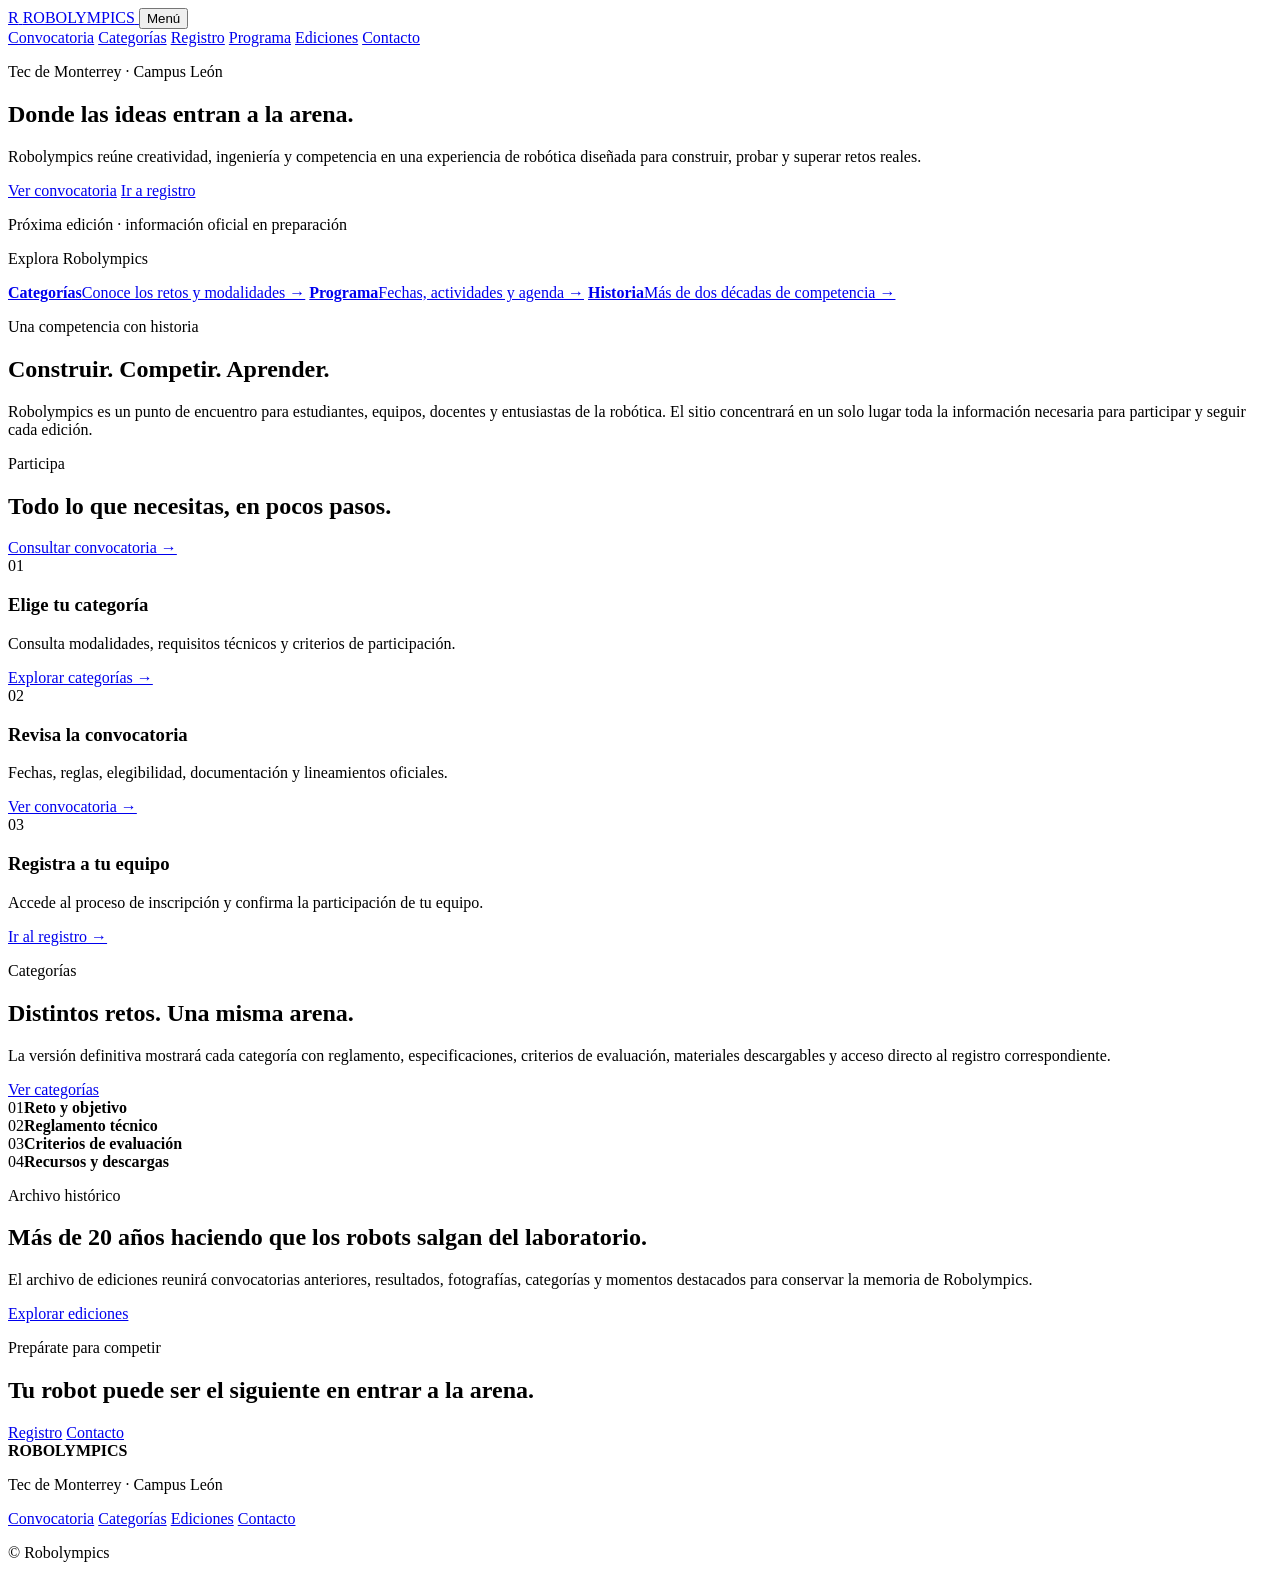
==== index.html @ 01fdb5bc "feat: add initial Robolympics homepage" ====
<!doctype html>
<html lang="es">
<head>
  <meta charset="utf-8">
  <meta name="viewport" content="width=device-width, initial-scale=1">
  <meta name="description" content="Sitio oficial de Robolympics, competencia de robótica del Tec de Monterrey Campus León.">
  <title>Robolympics | Tec de Monterrey Campus León</title>
  <link rel="stylesheet" href="assets/css/styles.css">
</head>
<body>
  <header class="site-header">
    <div class="container nav-wrap">
      <a class="brand" href="index.html" aria-label="Robolympics inicio">
        <span class="brand-mark">R</span>
        <span>ROBOLYMPICS</span>
      </a>
      <button class="menu-toggle" type="button" aria-expanded="false" aria-controls="main-nav">Menú</button>
      <nav id="main-nav" class="main-nav" aria-label="Navegación principal">
        <a href="pages/convocatoria.html">Convocatoria</a>
        <a href="pages/categorias.html">Categorías</a>
        <a href="pages/registro.html">Registro</a>
        <a href="pages/programa.html">Programa</a>
        <a href="pages/ediciones.html">Ediciones</a>
        <a href="pages/contacto.html">Contacto</a>
      </nav>
    </div>
  </header>

  <main>
    <section class="hero">
      <div class="container hero-grid">
        <div class="hero-copy">
          <p class="eyebrow">Tec de Monterrey · Campus León</p>
          <h1>Donde las ideas <span>entran a la arena.</span></h1>
          <p class="hero-lead">Robolympics reúne creatividad, ingeniería y competencia en una experiencia de robótica diseñada para construir, probar y superar retos reales.</p>
          <div class="hero-actions">
            <a class="btn btn-primary" href="pages/convocatoria.html">Ver convocatoria</a>
            <a class="btn btn-secondary" href="pages/registro.html">Ir a registro</a>
          </div>
          <p class="status-pill">Próxima edición · información oficial en preparación</p>
        </div>
        <aside class="hero-panel" aria-label="Accesos rápidos">
          <p class="panel-kicker">Explora Robolympics</p>
          <a href="pages/categorias.html"><strong>Categorías</strong><span>Conoce los retos y modalidades →</span></a>
          <a href="pages/programa.html"><strong>Programa</strong><span>Fechas, actividades y agenda →</span></a>
          <a href="pages/ediciones.html"><strong>Historia</strong><span>Más de dos décadas de competencia →</span></a>
        </aside>
      </div>
    </section>

    <section class="section section-intro">
      <div class="container narrow">
        <p class="eyebrow">Una competencia con historia</p>
        <h2>Construir. Competir. Aprender.</h2>
        <p>Robolympics es un punto de encuentro para estudiantes, equipos, docentes y entusiastas de la robótica. El sitio concentrará en un solo lugar toda la información necesaria para participar y seguir cada edición.</p>
      </div>
    </section>

    <section class="section section-alt" id="participa">
      <div class="container">
        <div class="section-heading">
          <div>
            <p class="eyebrow">Participa</p>
            <h2>Todo lo que necesitas, en pocos pasos.</h2>
          </div>
          <a class="text-link" href="pages/convocatoria.html">Consultar convocatoria →</a>
        </div>
        <div class="card-grid three">
          <article class="card">
            <span class="card-number">01</span>
            <h3>Elige tu categoría</h3>
            <p>Consulta modalidades, requisitos técnicos y criterios de participación.</p>
            <a href="pages/categorias.html">Explorar categorías →</a>
          </article>
          <article class="card">
            <span class="card-number">02</span>
            <h3>Revisa la convocatoria</h3>
            <p>Fechas, reglas, elegibilidad, documentación y lineamientos oficiales.</p>
            <a href="pages/convocatoria.html">Ver convocatoria →</a>
          </article>
          <article class="card">
            <span class="card-number">03</span>
            <h3>Registra a tu equipo</h3>
            <p>Accede al proceso de inscripción y confirma la participación de tu equipo.</p>
            <a href="pages/registro.html">Ir al registro →</a>
          </article>
        </div>
      </div>
    </section>

    <section class="section">
      <div class="container split">
        <div>
          <p class="eyebrow">Categorías</p>
          <h2>Distintos retos. Una misma arena.</h2>
          <p class="muted">La versión definitiva mostrará cada categoría con reglamento, especificaciones, criterios de evaluación, materiales descargables y acceso directo al registro correspondiente.</p>
          <a class="btn btn-dark" href="pages/categorias.html">Ver categorías</a>
        </div>
        <div class="category-stack" aria-label="Ejemplos de contenido de categorías">
          <div><span>01</span><strong>Reto y objetivo</strong></div>
          <div><span>02</span><strong>Reglamento técnico</strong></div>
          <div><span>03</span><strong>Criterios de evaluación</strong></div>
          <div><span>04</span><strong>Recursos y descargas</strong></div>
        </div>
      </div>
    </section>

    <section class="section history-band">
      <div class="container history-grid">
        <div>
          <p class="eyebrow light">Archivo histórico</p>
          <h2>Más de 20 años haciendo que los robots salgan del laboratorio.</h2>
        </div>
        <div>
          <p>El archivo de ediciones reunirá convocatorias anteriores, resultados, fotografías, categorías y momentos destacados para conservar la memoria de Robolympics.</p>
          <a class="btn btn-light" href="pages/ediciones.html">Explorar ediciones</a>
        </div>
      </div>
    </section>

    <section class="section cta-section">
      <div class="container cta-box">
        <div>
          <p class="eyebrow">Prepárate para competir</p>
          <h2>Tu robot puede ser el siguiente en entrar a la arena.</h2>
        </div>
        <div class="cta-actions">
          <a class="btn btn-primary" href="pages/registro.html">Registro</a>
          <a class="btn btn-secondary" href="pages/contacto.html">Contacto</a>
        </div>
      </div>
    </section>
  </main>

  <footer class="site-footer">
    <div class="container footer-grid">
      <div>
        <strong>ROBOLYMPICS</strong>
        <p>Tec de Monterrey · Campus León</p>
      </div>
      <div class="footer-links">
        <a href="pages/convocatoria.html">Convocatoria</a>
        <a href="pages/categorias.html">Categorías</a>
        <a href="pages/ediciones.html">Ediciones</a>
        <a href="pages/contacto.html">Contacto</a>
      </div>
      <p class="copyright">© <span id="year"></span> Robolympics</p>
    </div>
  </footer>

  <script src="assets/js/main.js"></script>
</body>
</html>
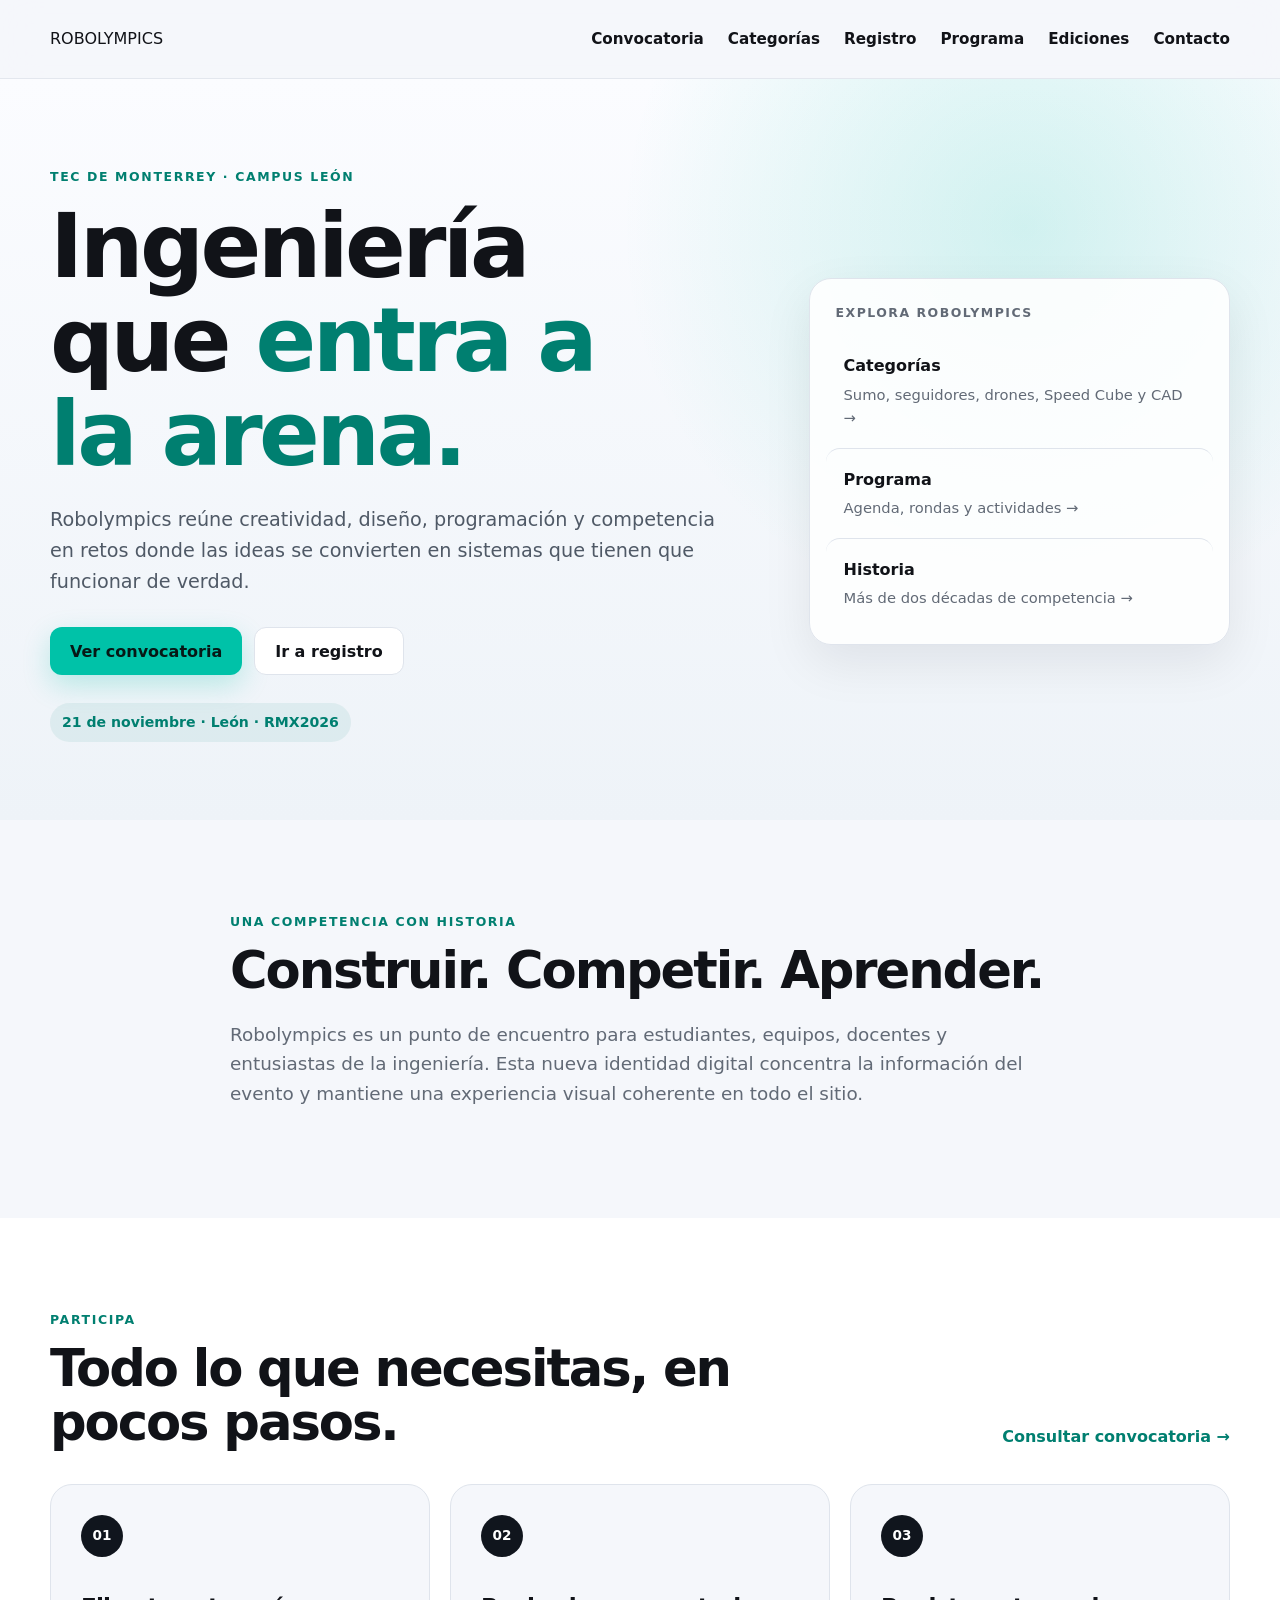
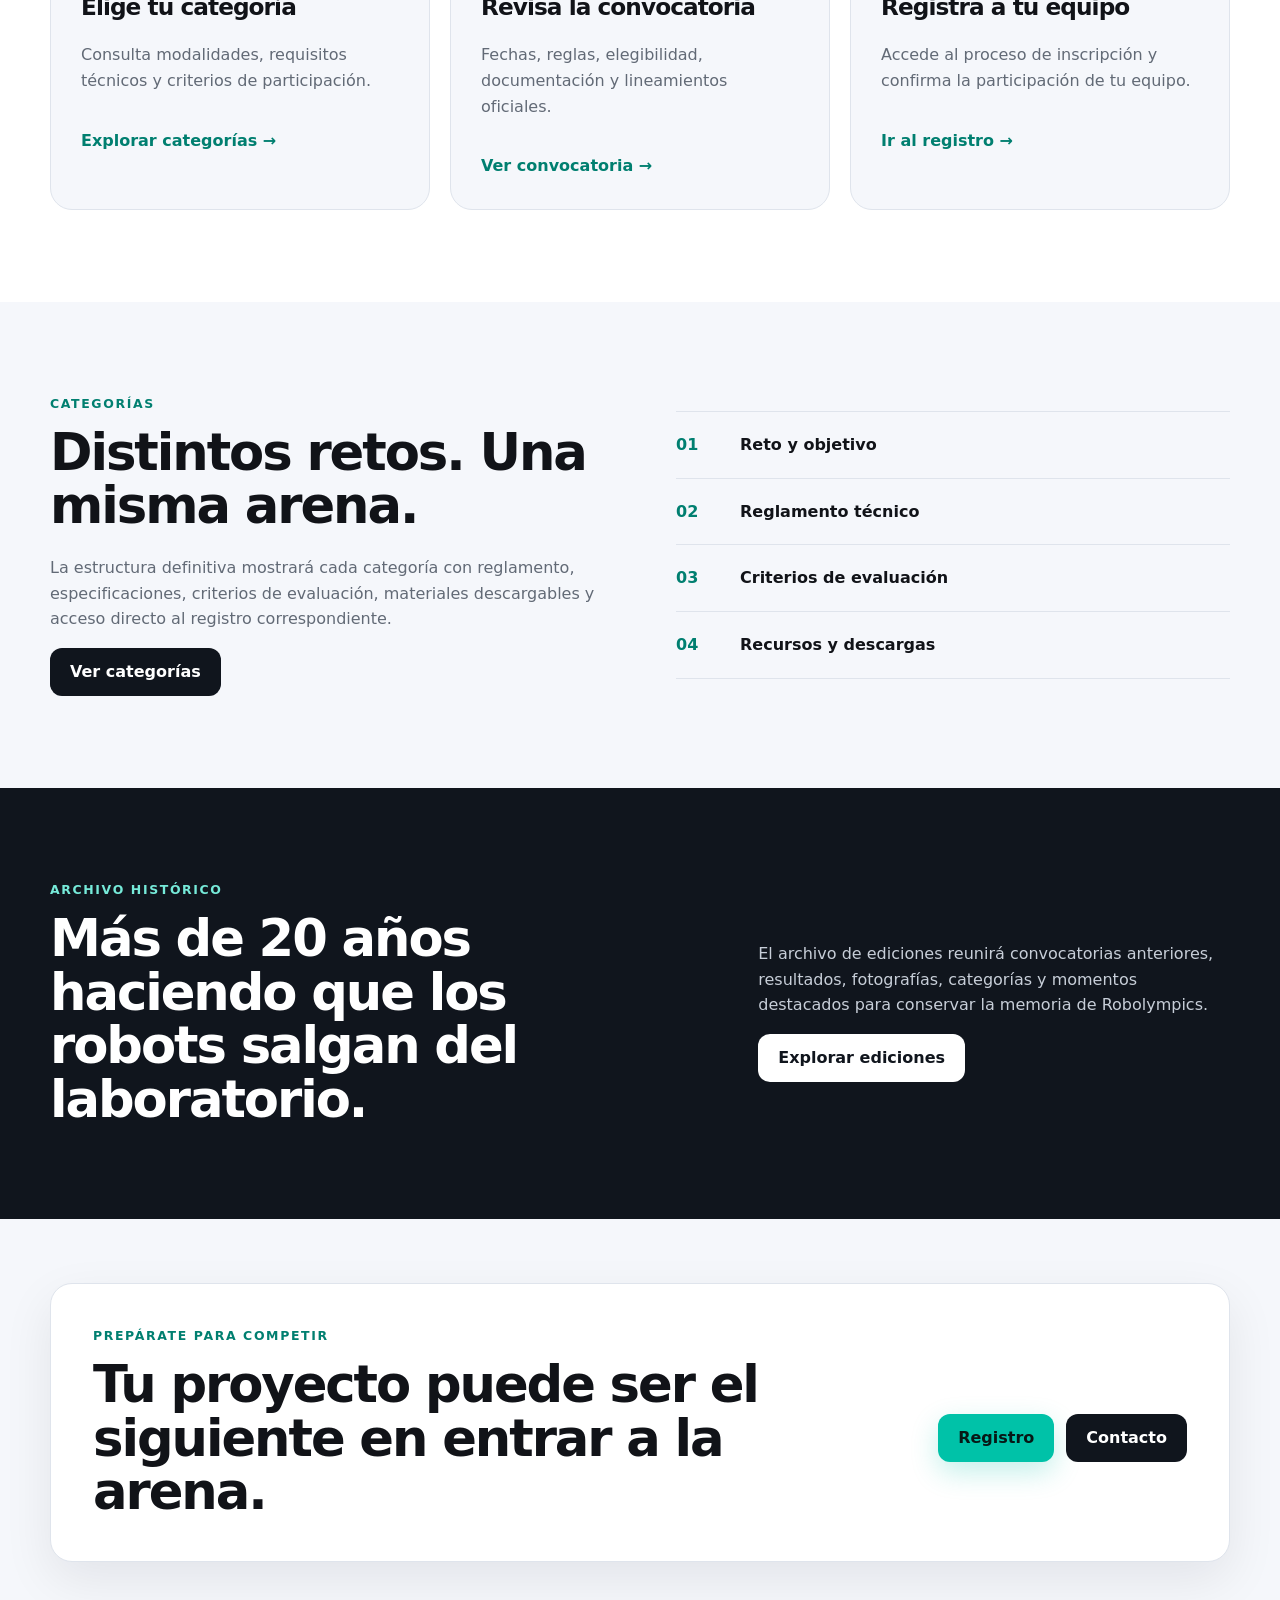
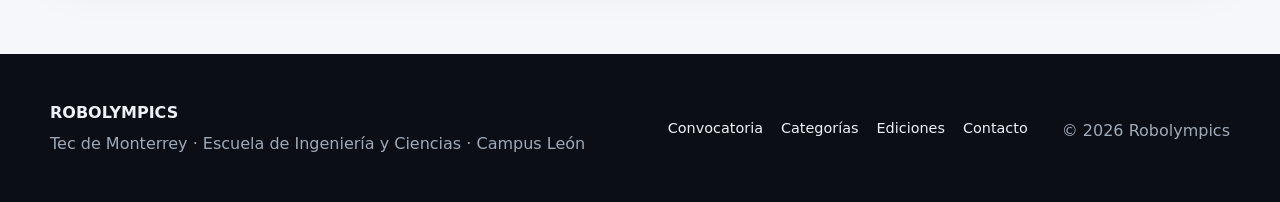
==== commit 98b34e8c: "Rediseña portada con identidad RMX2026" ====
--- a/index.html
+++ b/index.html
@@ -8,146 +8,41 @@
   <link rel="stylesheet" href="assets/css/styles.css">
 </head>
 <body>
+  <div class="event-banner" role="img" aria-label="Robolympics · Tec de Monterrey Escuela de Ingeniería y Ciencias · 21 de noviembre · León"><div class="event-banner-inner"><a class="event-banner-link" href="index.html" aria-label="Robolympics inicio"></a></div></div>
   <header class="site-header">
     <div class="container nav-wrap">
-      <a class="brand" href="index.html" aria-label="Robolympics inicio">
-        <span class="brand-mark">R</span>
-        <span>ROBOLYMPICS</span>
-      </a>
+      <a class="nav-home" href="index.html">ROBOLYMPICS</a>
       <button class="menu-toggle" type="button" aria-expanded="false" aria-controls="main-nav">Menú</button>
       <nav id="main-nav" class="main-nav" aria-label="Navegación principal">
-        <a href="pages/convocatoria.html">Convocatoria</a>
-        <a href="pages/categorias.html">Categorías</a>
-        <a href="pages/registro.html">Registro</a>
-        <a href="pages/programa.html">Programa</a>
-        <a href="pages/ediciones.html">Ediciones</a>
-        <a href="pages/contacto.html">Contacto</a>
+        <a href="pages/convocatoria.html">Convocatoria</a><a href="pages/categorias.html">Categorías</a><a href="pages/registro.html">Registro</a><a href="pages/programa.html">Programa</a><a href="pages/ediciones.html">Ediciones</a><a href="pages/contacto.html">Contacto</a>
       </nav>
     </div>
   </header>
-
   <main>
     <section class="hero">
       <div class="container hero-grid">
         <div class="hero-copy">
           <p class="eyebrow">Tec de Monterrey · Campus León</p>
-          <h1>Donde las ideas <span>entran a la arena.</span></h1>
-          <p class="hero-lead">Robolympics reúne creatividad, ingeniería y competencia en una experiencia de robótica diseñada para construir, probar y superar retos reales.</p>
-          <div class="hero-actions">
-            <a class="btn btn-primary" href="pages/convocatoria.html">Ver convocatoria</a>
-            <a class="btn btn-secondary" href="pages/registro.html">Ir a registro</a>
-          </div>
-          <p class="status-pill">Próxima edición · información oficial en preparación</p>
+          <h1>Ingeniería que <span>entra a la arena.</span></h1>
+          <p class="hero-lead">Robolympics reúne creatividad, diseño, programación y competencia en retos donde las ideas se convierten en sistemas que tienen que funcionar de verdad.</p>
+          <div class="hero-actions"><a class="btn btn-primary" href="pages/convocatoria.html">Ver convocatoria</a><a class="btn btn-secondary" href="pages/registro.html">Ir a registro</a></div>
+          <p class="status-pill">21 de noviembre · León · RMX2026</p>
         </div>
         <aside class="hero-panel" aria-label="Accesos rápidos">
           <p class="panel-kicker">Explora Robolympics</p>
-          <a href="pages/categorias.html"><strong>Categorías</strong><span>Conoce los retos y modalidades →</span></a>
-          <a href="pages/programa.html"><strong>Programa</strong><span>Fechas, actividades y agenda →</span></a>
+          <a href="pages/categorias.html"><strong>Categorías</strong><span>Sumo, seguidores, drones, Speed Cube y CAD →</span></a>
+          <a href="pages/programa.html"><strong>Programa</strong><span>Agenda, rondas y actividades →</span></a>
           <a href="pages/ediciones.html"><strong>Historia</strong><span>Más de dos décadas de competencia →</span></a>
         </aside>
       </div>
     </section>
-
-    <section class="section section-intro">
-      <div class="container narrow">
-        <p class="eyebrow">Una competencia con historia</p>
-        <h2>Construir. Competir. Aprender.</h2>
-        <p>Robolympics es un punto de encuentro para estudiantes, equipos, docentes y entusiastas de la robótica. El sitio concentrará en un solo lugar toda la información necesaria para participar y seguir cada edición.</p>
-      </div>
-    </section>
-
-    <section class="section section-alt" id="participa">
-      <div class="container">
-        <div class="section-heading">
-          <div>
-            <p class="eyebrow">Participa</p>
-            <h2>Todo lo que necesitas, en pocos pasos.</h2>
-          </div>
-          <a class="text-link" href="pages/convocatoria.html">Consultar convocatoria →</a>
-        </div>
-        <div class="card-grid three">
-          <article class="card">
-            <span class="card-number">01</span>
-            <h3>Elige tu categoría</h3>
-            <p>Consulta modalidades, requisitos técnicos y criterios de participación.</p>
-            <a href="pages/categorias.html">Explorar categorías →</a>
-          </article>
-          <article class="card">
-            <span class="card-number">02</span>
-            <h3>Revisa la convocatoria</h3>
-            <p>Fechas, reglas, elegibilidad, documentación y lineamientos oficiales.</p>
-            <a href="pages/convocatoria.html">Ver convocatoria →</a>
-          </article>
-          <article class="card">
-            <span class="card-number">03</span>
-            <h3>Registra a tu equipo</h3>
-            <p>Accede al proceso de inscripción y confirma la participación de tu equipo.</p>
-            <a href="pages/registro.html">Ir al registro →</a>
-          </article>
-        </div>
-      </div>
-    </section>
-
-    <section class="section">
-      <div class="container split">
-        <div>
-          <p class="eyebrow">Categorías</p>
-          <h2>Distintos retos. Una misma arena.</h2>
-          <p class="muted">La versión definitiva mostrará cada categoría con reglamento, especificaciones, criterios de evaluación, materiales descargables y acceso directo al registro correspondiente.</p>
-          <a class="btn btn-dark" href="pages/categorias.html">Ver categorías</a>
-        </div>
-        <div class="category-stack" aria-label="Ejemplos de contenido de categorías">
-          <div><span>01</span><strong>Reto y objetivo</strong></div>
-          <div><span>02</span><strong>Reglamento técnico</strong></div>
-          <div><span>03</span><strong>Criterios de evaluación</strong></div>
-          <div><span>04</span><strong>Recursos y descargas</strong></div>
-        </div>
-      </div>
-    </section>
-
-    <section class="section history-band">
-      <div class="container history-grid">
-        <div>
-          <p class="eyebrow light">Archivo histórico</p>
-          <h2>Más de 20 años haciendo que los robots salgan del laboratorio.</h2>
-        </div>
-        <div>
-          <p>El archivo de ediciones reunirá convocatorias anteriores, resultados, fotografías, categorías y momentos destacados para conservar la memoria de Robolympics.</p>
-          <a class="btn btn-light" href="pages/ediciones.html">Explorar ediciones</a>
-        </div>
-      </div>
-    </section>
-
-    <section class="section cta-section">
-      <div class="container cta-box">
-        <div>
-          <p class="eyebrow">Prepárate para competir</p>
-          <h2>Tu robot puede ser el siguiente en entrar a la arena.</h2>
-        </div>
-        <div class="cta-actions">
-          <a class="btn btn-primary" href="pages/registro.html">Registro</a>
-          <a class="btn btn-secondary" href="pages/contacto.html">Contacto</a>
-        </div>
-      </div>
-    </section>
+    <section class="section section-intro"><div class="container narrow"><p class="eyebrow">Una competencia con historia</p><h2>Construir. Competir. Aprender.</h2><p>Robolympics es un punto de encuentro para estudiantes, equipos, docentes y entusiastas de la ingeniería. Esta nueva identidad digital concentra la información del evento y mantiene una experiencia visual coherente en todo el sitio.</p></div></section>
+    <section class="section section-alt" id="participa"><div class="container"><div class="section-heading"><div><p class="eyebrow">Participa</p><h2>Todo lo que necesitas, en pocos pasos.</h2></div><a class="text-link" href="pages/convocatoria.html">Consultar convocatoria →</a></div><div class="card-grid three"><article class="card"><span class="card-number">01</span><h3>Elige tu categoría</h3><p>Consulta modalidades, requisitos técnicos y criterios de participación.</p><a href="pages/categorias.html">Explorar categorías →</a></article><article class="card"><span class="card-number">02</span><h3>Revisa la convocatoria</h3><p>Fechas, reglas, elegibilidad, documentación y lineamientos oficiales.</p><a href="pages/convocatoria.html">Ver convocatoria →</a></article><article class="card"><span class="card-number">03</span><h3>Registra a tu equipo</h3><p>Accede al proceso de inscripción y confirma la participación de tu equipo.</p><a href="pages/registro.html">Ir al registro →</a></article></div></div></section>
+    <section class="section"><div class="container split"><div><p class="eyebrow">Categorías</p><h2>Distintos retos. Una misma arena.</h2><p class="muted">La estructura definitiva mostrará cada categoría con reglamento, especificaciones, criterios de evaluación, materiales descargables y acceso directo al registro correspondiente.</p><a class="btn btn-dark" href="pages/categorias.html">Ver categorías</a></div><div class="category-stack"><div><span>01</span><strong>Reto y objetivo</strong></div><div><span>02</span><strong>Reglamento técnico</strong></div><div><span>03</span><strong>Criterios de evaluación</strong></div><div><span>04</span><strong>Recursos y descargas</strong></div></div></div></section>
+    <section class="section history-band"><div class="container history-grid"><div><p class="eyebrow light">Archivo histórico</p><h2>Más de 20 años haciendo que los robots salgan del laboratorio.</h2></div><div><p>El archivo de ediciones reunirá convocatorias anteriores, resultados, fotografías, categorías y momentos destacados para conservar la memoria de Robolympics.</p><a class="btn btn-light" href="pages/ediciones.html">Explorar ediciones</a></div></div></section>
+    <section class="section cta-section"><div class="container cta-box"><div><p class="eyebrow">Prepárate para competir</p><h2>Tu proyecto puede ser el siguiente en entrar a la arena.</h2></div><div class="cta-actions"><a class="btn btn-primary" href="pages/registro.html">Registro</a><a class="btn btn-dark" href="pages/contacto.html">Contacto</a></div></div></section>
   </main>
-
-  <footer class="site-footer">
-    <div class="container footer-grid">
-      <div>
-        <strong>ROBOLYMPICS</strong>
-        <p>Tec de Monterrey · Campus León</p>
-      </div>
-      <div class="footer-links">
-        <a href="pages/convocatoria.html">Convocatoria</a>
-        <a href="pages/categorias.html">Categorías</a>
-        <a href="pages/ediciones.html">Ediciones</a>
-        <a href="pages/contacto.html">Contacto</a>
-      </div>
-      <p class="copyright">© <span id="year"></span> Robolympics</p>
-    </div>
-  </footer>
-
+  <footer class="site-footer"><div class="container footer-grid"><div><strong>ROBOLYMPICS</strong><p>Tec de Monterrey · Escuela de Ingeniería y Ciencias · Campus León</p></div><div class="footer-links"><a href="pages/convocatoria.html">Convocatoria</a><a href="pages/categorias.html">Categorías</a><a href="pages/ediciones.html">Ediciones</a><a href="pages/contacto.html">Contacto</a></div><p class="copyright">© <span id="year"></span> Robolympics</p></div></footer>
   <script src="assets/js/main.js"></script>
 </body>
 </html>
--- a/assets/css/styles.css
+++ b/assets/css/styles.css
@@ -0,0 +1,131 @@
+:root {
+  --bg: #f5f7fb;
+  --surface: #ffffff;
+  --ink: #111318;
+  --muted: #626a76;
+  --line: #dfe4ec;
+  --accent: #00c2a8;
+  --accent-dark: #007f70;
+  --dark: #10151d;
+  --max: 1180px;
+  --radius: 22px;
+  --shadow: 0 18px 50px rgba(17, 19, 24, .08);
+}
+
+* { box-sizing: border-box; }
+html { scroll-behavior: smooth; }
+body {
+  margin: 0;
+  font-family: Inter, ui-sans-serif, system-ui, -apple-system, BlinkMacSystemFont, "Segoe UI", sans-serif;
+  color: var(--ink);
+  background: var(--bg);
+  line-height: 1.6;
+}
+a { color: inherit; text-decoration: none; }
+a:focus-visible, button:focus-visible { outline: 3px solid var(--accent); outline-offset: 3px; }
+.container { width: min(calc(100% - 40px), var(--max)); margin: 0 auto; }
+.narrow { max-width: 820px; }
+
+.site-header {
+  position: sticky;
+  top: 0;
+  z-index: 20;
+  background: rgba(245, 247, 251, .9);
+  backdrop-filter: blur(18px);
+  border-bottom: 1px solid rgba(223, 228, 236, .8);
+}
+.nav-wrap { min-height: 78px; display: flex; align-items: center; justify-content: space-between; gap: 24px; }
+.brand { display: inline-flex; align-items: center; gap: 10px; font-weight: 900; letter-spacing: .08em; }
+.brand-mark { width: 38px; height: 38px; display: grid; place-items: center; border-radius: 11px; background: var(--dark); color: white; }
+.main-nav { display: flex; gap: 24px; align-items: center; font-size: .95rem; font-weight: 700; }
+.main-nav a:hover { color: var(--accent-dark); }
+.menu-toggle { display: none; border: 1px solid var(--line); background: white; padding: 10px 14px; border-radius: 10px; font: inherit; }
+
+.hero { padding: 88px 0 64px; background: radial-gradient(circle at 80% 20%, rgba(0,194,168,.16), transparent 34%), linear-gradient(180deg, #fbfcff 0%, #eef3f8 100%); }
+.hero-grid { display: grid; grid-template-columns: 1.25fr .75fr; gap: 56px; align-items: center; }
+.eyebrow { margin: 0 0 12px; text-transform: uppercase; letter-spacing: .13em; font-size: .78rem; font-weight: 900; color: var(--accent-dark); }
+.eyebrow.light { color: #76ead9; }
+h1, h2, h3 { margin-top: 0; line-height: 1.05; letter-spacing: -.04em; }
+h1 { font-size: clamp(3.2rem, 7vw, 6.5rem); margin-bottom: 24px; max-width: 9ch; }
+h1 span { color: var(--accent-dark); }
+h2 { font-size: clamp(2.1rem, 4vw, 4rem); margin-bottom: 22px; }
+h3 { font-size: 1.45rem; }
+.hero-lead { max-width: 680px; font-size: 1.2rem; color: #4f5966; }
+.hero-actions, .cta-actions { display: flex; flex-wrap: wrap; gap: 12px; margin-top: 30px; }
+.btn { display: inline-flex; align-items: center; justify-content: center; min-height: 48px; padding: 0 20px; border-radius: 12px; font-weight: 800; transition: transform .2s ease, box-shadow .2s ease; }
+.btn:hover { transform: translateY(-2px); }
+.btn-primary { background: var(--accent); color: #071816; box-shadow: 0 10px 28px rgba(0,194,168,.24); }
+.btn-secondary { background: white; border: 1px solid var(--line); }
+.btn-dark { background: var(--dark); color: white; }
+.btn-light { background: white; color: var(--dark); }
+.status-pill { display: inline-block; margin-top: 28px; padding: 8px 12px; border-radius: 999px; background: rgba(0,127,112,.08); color: var(--accent-dark); font-size: .88rem; font-weight: 800; }
+
+.hero-panel { background: rgba(255,255,255,.88); border: 1px solid var(--line); border-radius: var(--radius); padding: 16px; box-shadow: var(--shadow); }
+.panel-kicker { padding: 8px 10px 12px; margin: 0; color: var(--muted); font-size: .78rem; text-transform: uppercase; letter-spacing: .12em; font-weight: 900; }
+.hero-panel a { display: block; padding: 18px; border-radius: 14px; }
+.hero-panel a + a { border-top: 1px solid var(--line); }
+.hero-panel a:hover { background: #f4f8f8; }
+.hero-panel strong, .hero-panel span { display: block; }
+.hero-panel span { color: var(--muted); margin-top: 4px; font-size: .92rem; }
+
+.section { padding: 92px 0; }
+.section-alt { background: white; }
+.section-intro p:last-child { font-size: 1.15rem; color: var(--muted); }
+.section-heading { display: flex; justify-content: space-between; align-items: end; gap: 24px; margin-bottom: 34px; }
+.section-heading h2 { margin-bottom: 0; max-width: 760px; }
+.text-link { font-weight: 900; color: var(--accent-dark); white-space: nowrap; }
+.card-grid { display: grid; gap: 20px; }
+.card-grid.three { grid-template-columns: repeat(3, 1fr); }
+.card { background: var(--bg); border: 1px solid var(--line); border-radius: var(--radius); padding: 30px; }
+.card-number { display: inline-grid; place-items: center; width: 42px; height: 42px; margin-bottom: 38px; border-radius: 999px; background: var(--dark); color: white; font-size: .85rem; font-weight: 900; }
+.card p { color: var(--muted); }
+.card a { display: inline-block; margin-top: 18px; font-weight: 900; color: var(--accent-dark); }
+.split { display: grid; grid-template-columns: 1fr 1fr; gap: 72px; align-items: center; }
+.muted { color: var(--muted); }
+.category-stack { border-top: 1px solid var(--line); }
+.category-stack div { display: grid; grid-template-columns: 52px 1fr; gap: 12px; padding: 20px 0; border-bottom: 1px solid var(--line); align-items: center; }
+.category-stack span { color: var(--accent-dark); font-weight: 900; }
+
+.history-band { background: var(--dark); color: white; }
+.history-grid { display: grid; grid-template-columns: 1.15fr .85fr; gap: 70px; align-items: center; }
+.history-grid p { color: #c7ced8; }
+.history-grid h2 { margin-bottom: 0; }
+.cta-section { padding-top: 64px; }
+.cta-box { display: flex; justify-content: space-between; align-items: center; gap: 40px; padding: 42px; border: 1px solid var(--line); background: white; border-radius: var(--radius); box-shadow: var(--shadow); }
+.cta-box h2 { margin-bottom: 0; max-width: 720px; }
+
+.page-hero { padding: 74px 0 46px; background: linear-gradient(180deg, #fbfcff 0%, #eef3f8 100%); border-bottom: 1px solid var(--line); }
+.page-hero h1 { max-width: 12ch; font-size: clamp(2.8rem, 6vw, 5.4rem); }
+.page-hero p { max-width: 760px; color: var(--muted); font-size: 1.12rem; }
+.content-grid { display: grid; grid-template-columns: 280px 1fr; gap: 54px; align-items: start; }
+.side-note { position: sticky; top: 110px; background: white; border: 1px solid var(--line); border-radius: 16px; padding: 20px; }
+.side-note strong { display: block; margin-bottom: 8px; }
+.content-block + .content-block { margin-top: 52px; }
+.placeholder { border: 1px dashed #b9c2cd; border-radius: 14px; padding: 22px; background: #fafbfd; color: #697381; }
+.info-list { display: grid; gap: 12px; padding: 0; list-style: none; }
+.info-list li { padding: 16px 18px; background: white; border: 1px solid var(--line); border-radius: 12px; }
+
+.site-footer { padding: 46px 0; background: #0b0f15; color: #eef2f7; }
+.footer-grid { display: grid; grid-template-columns: 1fr auto auto; gap: 34px; align-items: center; }
+.footer-grid p { color: #9fa9b7; margin: 5px 0 0; }
+.footer-links { display: flex; gap: 18px; flex-wrap: wrap; font-size: .9rem; }
+.copyright { white-space: nowrap; }
+
+@media (max-width: 900px) {
+  .main-nav { display: none; position: absolute; top: 78px; left: 20px; right: 20px; flex-direction: column; align-items: stretch; gap: 0; padding: 10px; background: white; border: 1px solid var(--line); border-radius: 16px; box-shadow: var(--shadow); }
+  .main-nav.open { display: flex; }
+  .main-nav a { padding: 12px; }
+  .menu-toggle { display: inline-flex; }
+  .hero-grid, .split, .history-grid, .content-grid { grid-template-columns: 1fr; }
+  .hero-panel, .side-note { position: static; }
+  .card-grid.three { grid-template-columns: 1fr; }
+  .section-heading, .cta-box { align-items: flex-start; flex-direction: column; }
+  .footer-grid { grid-template-columns: 1fr; }
+}
+
+@media (max-width: 600px) {
+  .container { width: min(calc(100% - 28px), var(--max)); }
+  .hero { padding-top: 54px; }
+  .section { padding: 68px 0; }
+  h1 { font-size: clamp(2.8rem, 16vw, 4.4rem); }
+}
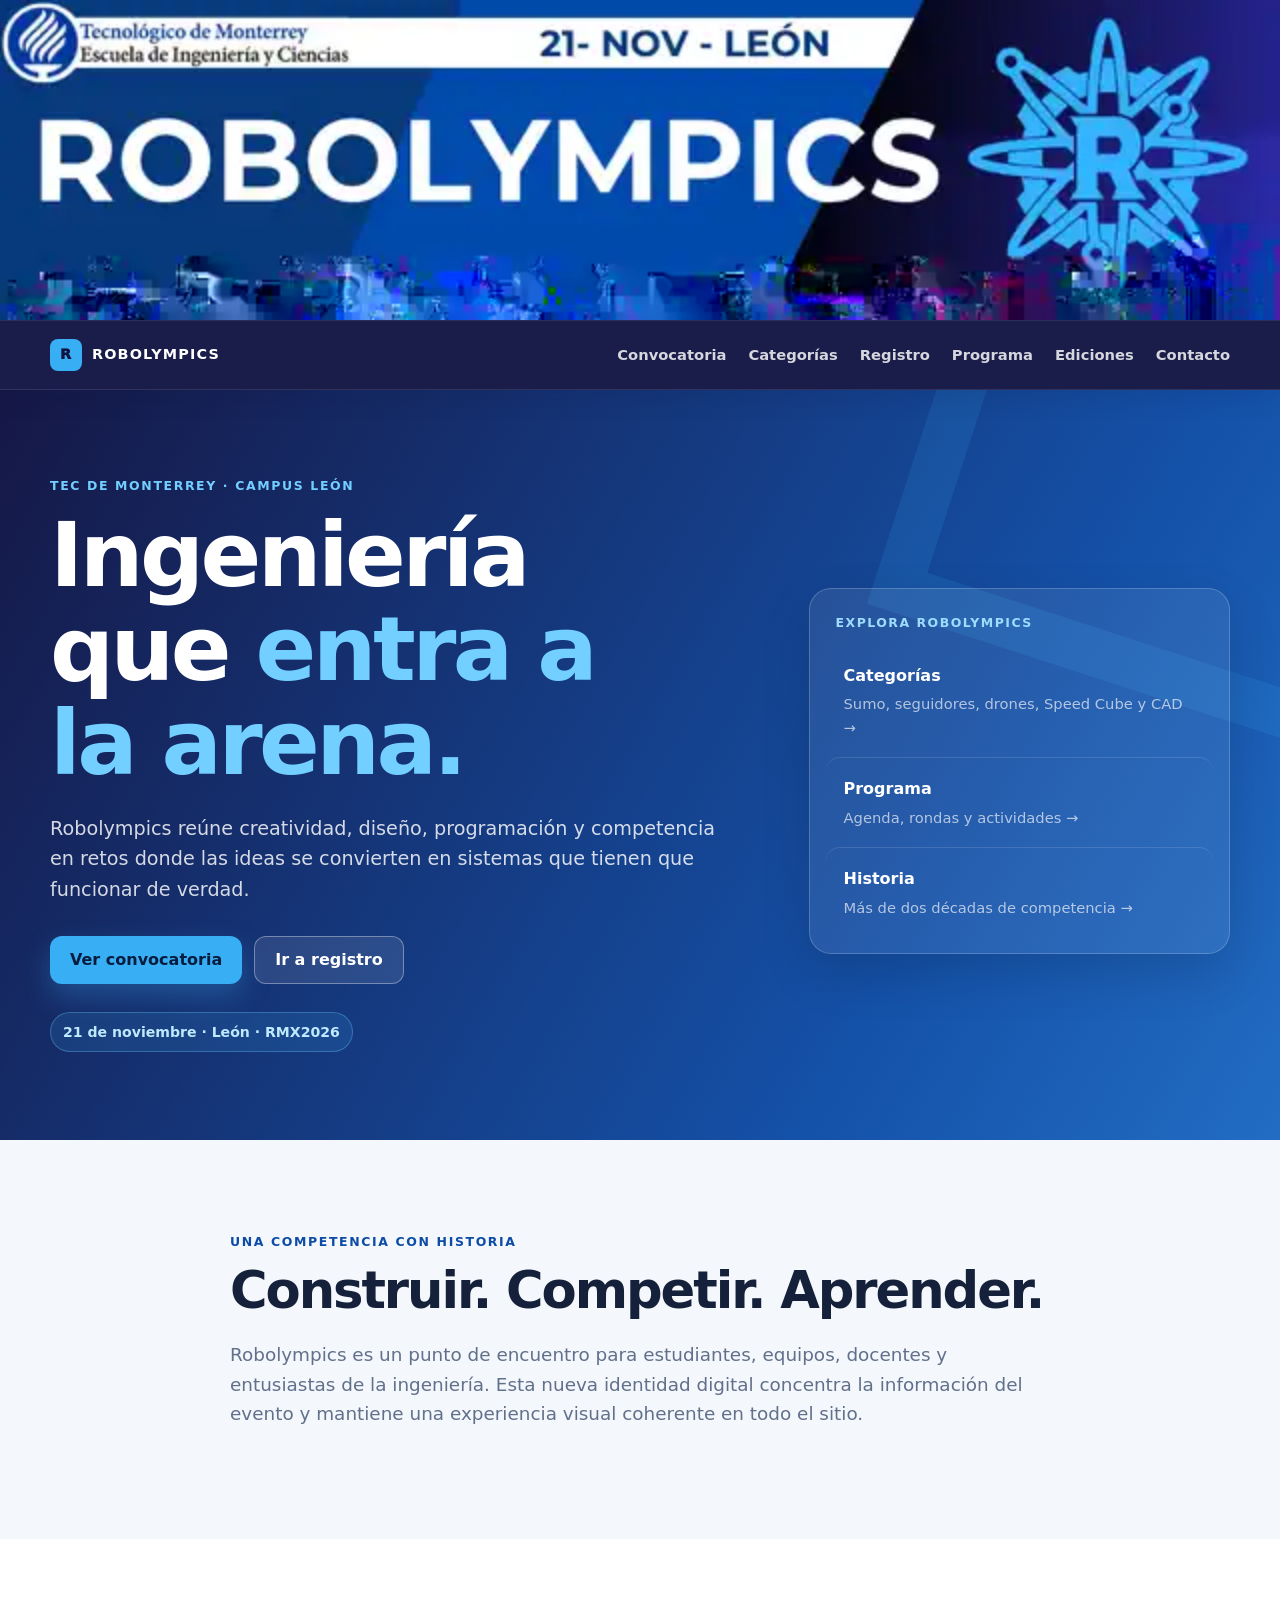
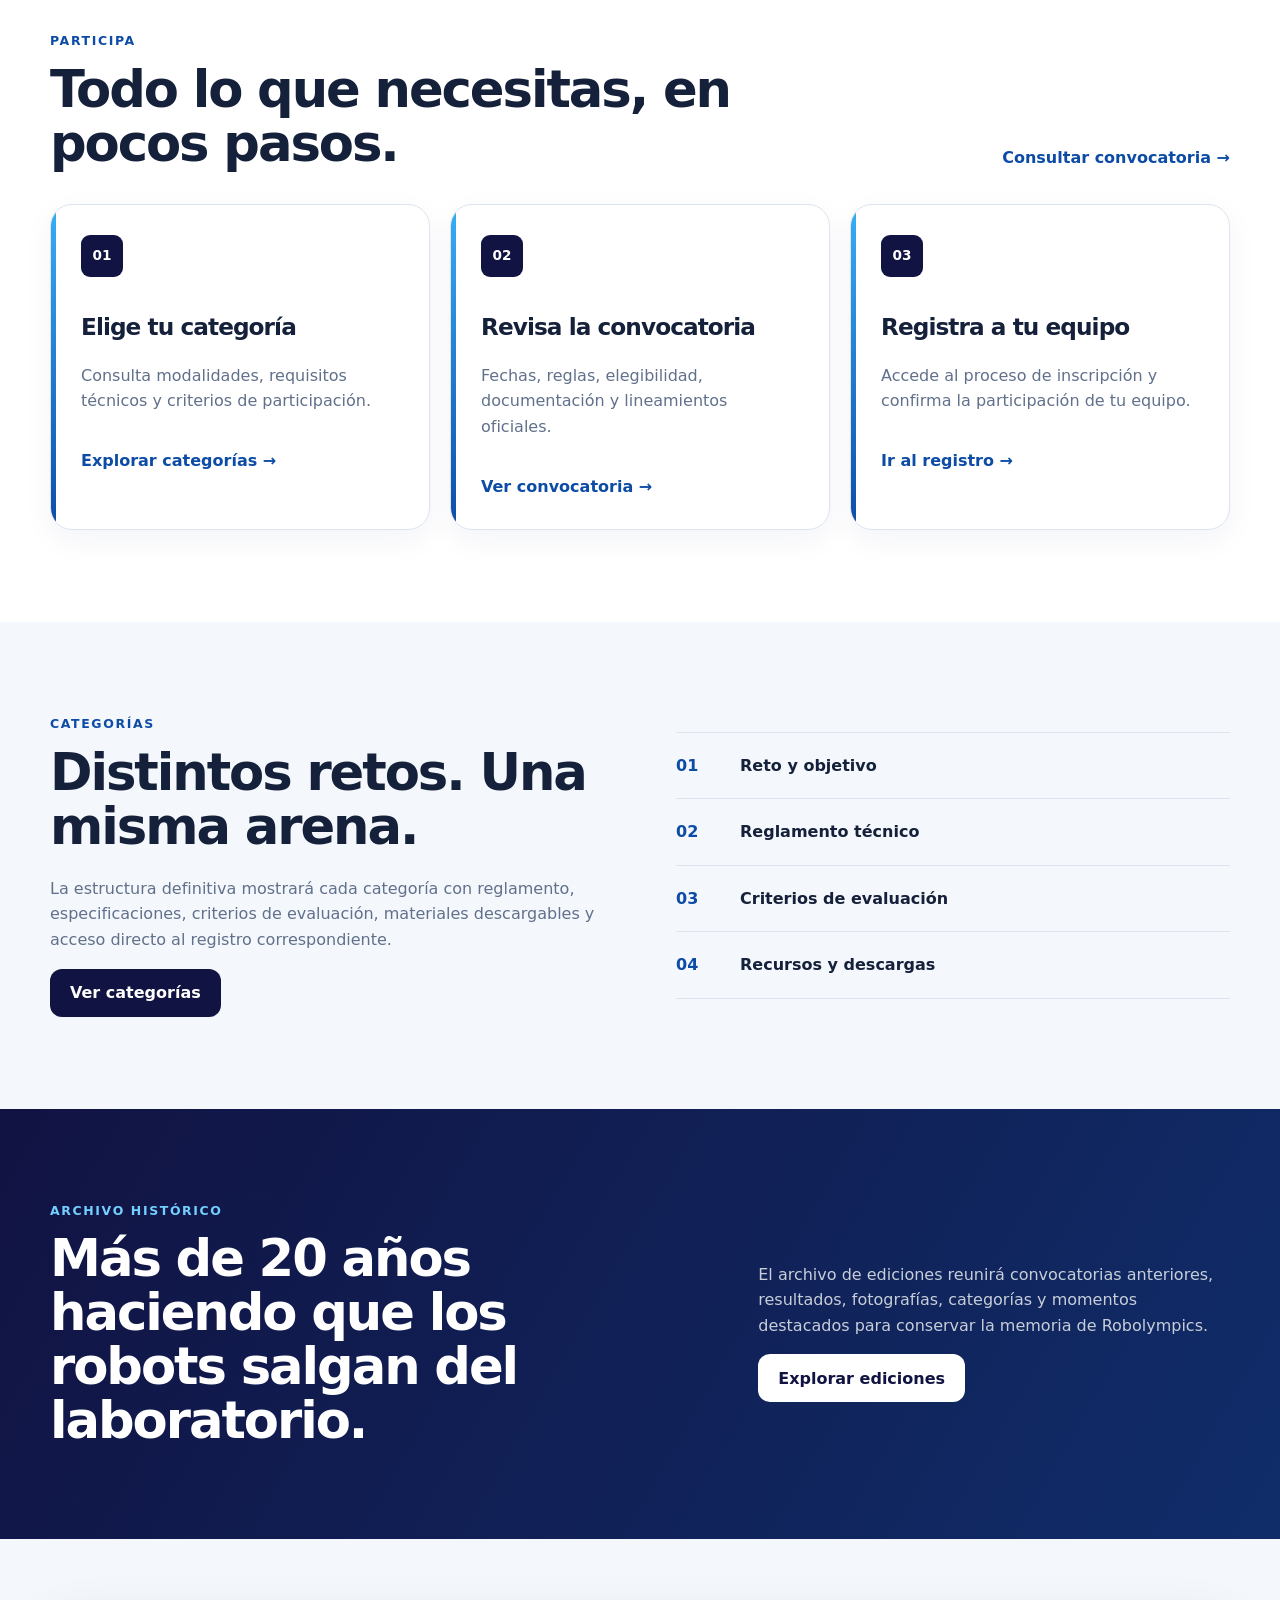
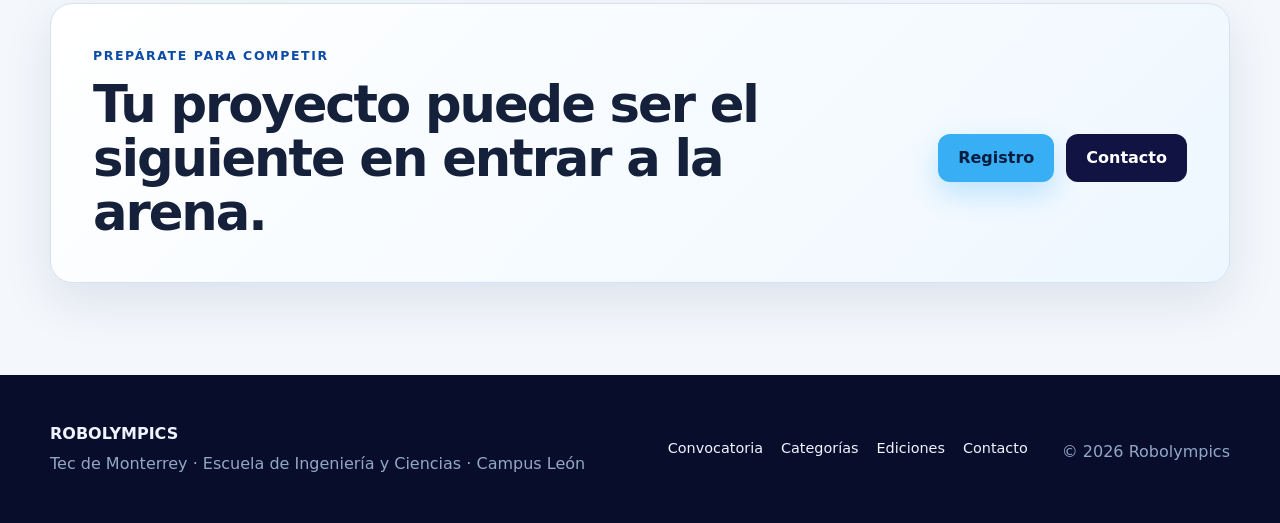
==== commit ad3ae259: "Conecta portada al tema visual RMX2026" ====
--- a/index.html
+++ b/index.html
@@ -6,6 +6,7 @@
   <meta name="description" content="Sitio oficial de Robolympics, competencia de robótica del Tec de Monterrey Campus León.">
   <title>Robolympics | Tec de Monterrey Campus León</title>
   <link rel="stylesheet" href="assets/css/styles.css">
+  <link rel="stylesheet" href="assets/css/rmx2026.css">
 </head>
 <body>
   <div class="event-banner" role="img" aria-label="Robolympics · Tec de Monterrey Escuela de Ingeniería y Ciencias · 21 de noviembre · León"><div class="event-banner-inner"><a class="event-banner-link" href="index.html" aria-label="Robolympics inicio"></a></div></div>
--- a/assets/css/rmx2026.css
+++ b/assets/css/rmx2026.css
@@ -0,0 +1,9 @@
+:root{--bg:#f4f7fb;--surface:#fff;--ink:#15203a;--muted:#61708b;--line:#dce4ef;--accent:#38aef4;--accent-dark:#0d4ca6;--dark:#111342;--navy:#111342;--navy-2:#0c2f72;--blue:#0d4ca6;--cyan:#38aef4;--shadow:0 18px 50px rgba(12,47,114,.10)}
+body{color:var(--ink);background:var(--bg)}
+.event-banner{background:var(--navy);border-bottom:1px solid rgba(255,255,255,.12);overflow:hidden}.event-banner-inner{display:block;max-width:1600px;margin:0 auto;aspect-ratio:4/1;background-image:url("[data-uri]");background-repeat:no-repeat;background-position:center;background-size:cover}.event-banner-link{display:block;width:100%;height:100%}
+.site-header{position:sticky;top:0;z-index:30;background:rgba(17,19,66,.96);backdrop-filter:blur(14px);border-bottom:1px solid rgba(255,255,255,.10);box-shadow:0 8px 24px rgba(6,21,54,.10)}.nav-wrap{min-height:66px}.nav-home{color:#fff;font-weight:900;letter-spacing:.08em;font-size:.9rem;display:inline-flex;align-items:center;gap:10px}.nav-home:before{content:"R";width:32px;height:32px;display:grid;place-items:center;background:var(--cyan);color:var(--navy);font-weight:950;border-radius:8px}.main-nav{gap:22px;font-size:.92rem;font-weight:750}.main-nav a{color:rgba(255,255,255,.82);padding:22px 0 19px;border-bottom:3px solid transparent}.main-nav a:hover,.main-nav a[aria-current="page"]{color:#fff;border-bottom-color:var(--cyan)}.menu-toggle{border-color:rgba(255,255,255,.25);color:#fff;background:transparent}
+.hero{position:relative;overflow:hidden;padding:86px 0 74px;background:linear-gradient(120deg,rgba(17,19,66,.98),rgba(13,76,166,.97) 72%,rgba(23,101,193,.95));color:#fff}.hero:after,.page-hero:after{content:"";position:absolute;width:420px;height:420px;border:48px solid rgba(56,174,244,.13);transform:rotate(18deg);right:-170px;top:-210px}.hero-grid,.page-hero .container{position:relative;z-index:1}.hero .eyebrow,.page-hero .eyebrow,.eyebrow.light{color:#72cfff}.eyebrow{color:var(--blue)}h1 span{color:#72cfff}.hero-lead{color:rgba(255,255,255,.82)}.btn-primary{background:var(--cyan);color:#071d3f;box-shadow:0 12px 28px rgba(56,174,244,.28)}.btn-secondary{background:rgba(255,255,255,.10);color:#fff;border-color:rgba(255,255,255,.35)}.btn-dark{background:var(--navy)}.status-pill{background:rgba(56,174,244,.14);border:1px solid rgba(114,207,255,.30);color:#bfe9ff}.hero-panel{background:rgba(255,255,255,.08);border-color:rgba(255,255,255,.20);box-shadow:0 20px 50px rgba(0,0,0,.14)}.panel-kicker{color:#9edcff}.hero-panel a+a{border-top-color:rgba(255,255,255,.12)}.hero-panel a:hover{background:rgba(255,255,255,.08)}.hero-panel span{color:rgba(255,255,255,.65)}
+.card{position:relative;overflow:hidden;background:#fff;border-color:var(--line);box-shadow:0 10px 30px rgba(12,47,114,.05)}.card:before{content:"";position:absolute;left:0;top:0;width:5px;height:100%;background:linear-gradient(var(--cyan),var(--blue))}.card-number{border-radius:9px;background:var(--navy)}.card a,.text-link,.category-stack span{color:var(--blue)}.history-band{background:linear-gradient(120deg,var(--navy),#102d6a)}.cta-box{border-color:#d4e2f3;background:linear-gradient(135deg,#fff,#eef7ff)}
+.page-hero{position:relative;overflow:hidden;padding:68px 0 48px;color:#fff;background:linear-gradient(120deg,var(--navy),var(--navy-2) 58%,var(--blue));border-bottom:1px solid rgba(255,255,255,.10)}.page-hero p:last-child{color:rgba(255,255,255,.76)}.side-note{border-top:5px solid var(--cyan);box-shadow:0 10px 28px rgba(12,47,114,.06)}.side-note strong{color:var(--navy)}.info-list li{border-left:4px solid var(--cyan)}.placeholder{border-color:#9bb9dc;background:#f7fbff;color:#5f718a}.site-footer{background:#090d2c;color:#eef5ff}.footer-grid p{color:#92a8c6}.footer-links a:hover{color:#72cfff}
+@media(max-width:900px){.main-nav{top:66px;background:var(--navy);border-color:rgba(255,255,255,.16)}.main-nav a{padding:12px;border-bottom:0;border-left:3px solid transparent}.main-nav a:hover,.main-nav a[aria-current="page"]{border-left-color:var(--cyan)}.menu-toggle{display:inline-flex}}
+@media(max-width:600px){.event-banner-inner{min-height:122px}.nav-home{font-size:.78rem}.hero{padding:58px 0 54px}}
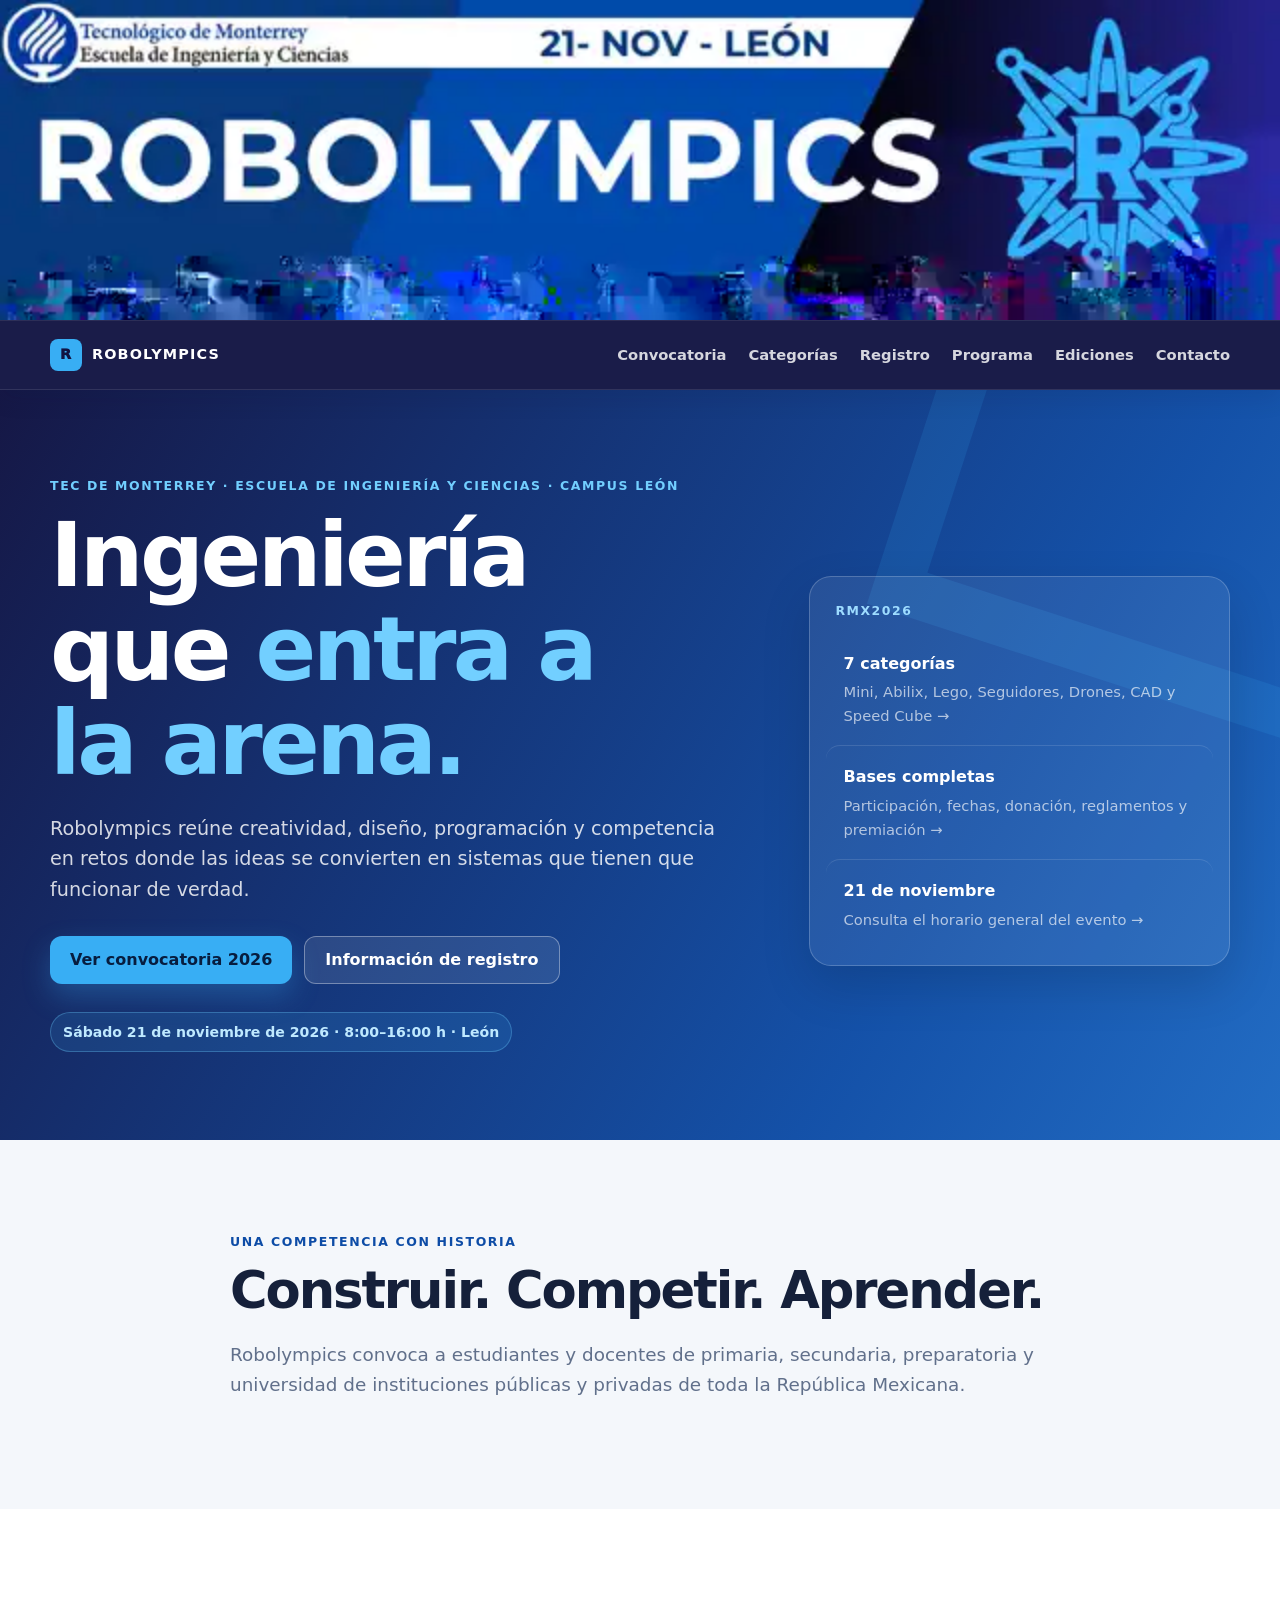
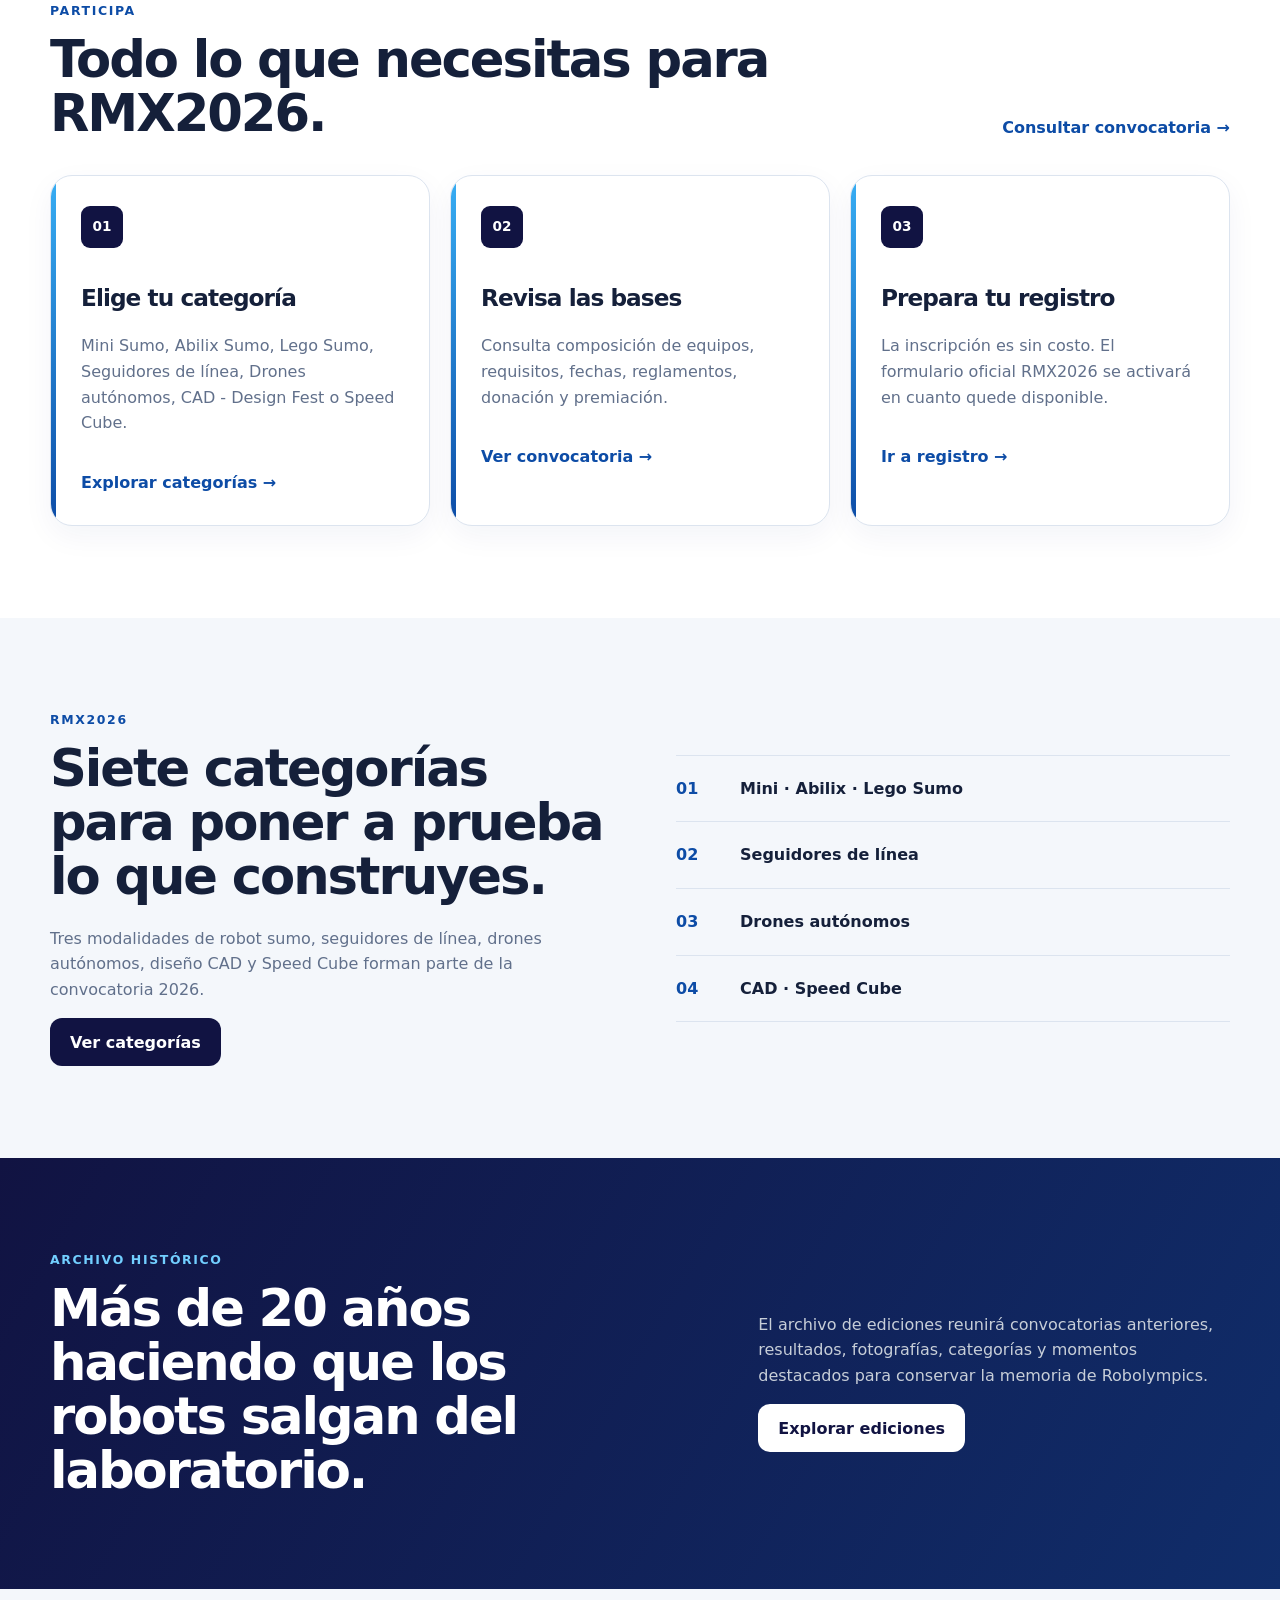
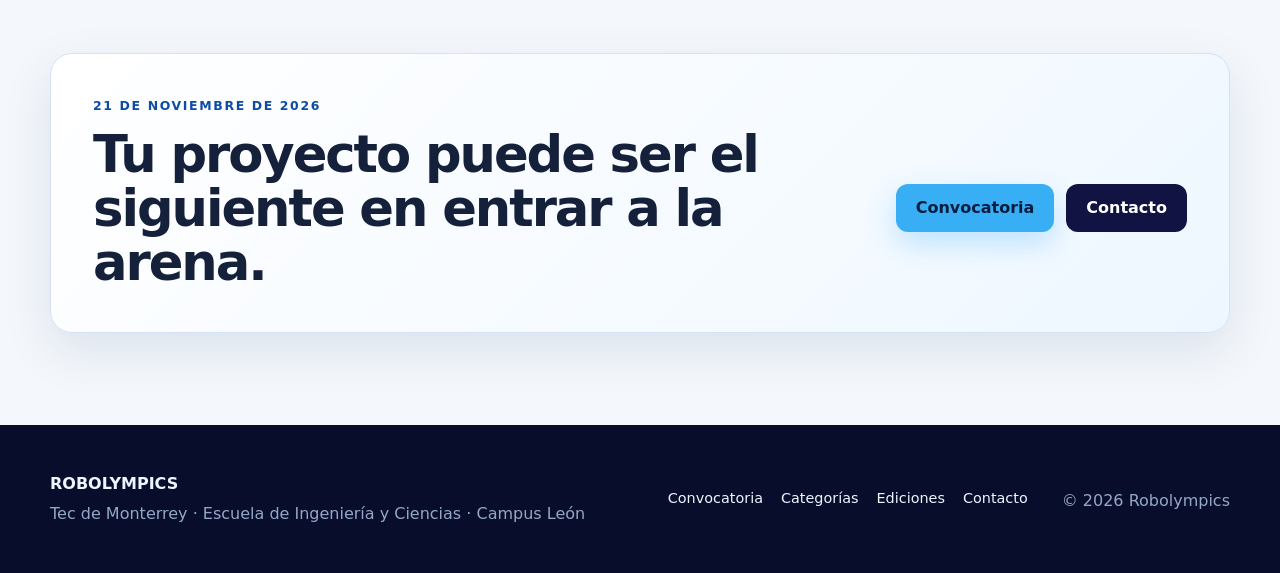
==== commit a45352a1: "Alinea portada con convocatoria RMX2026" ====
--- a/index.html
+++ b/index.html
@@ -3,8 +3,8 @@
 <head>
   <meta charset="utf-8">
   <meta name="viewport" content="width=device-width, initial-scale=1">
-  <meta name="description" content="Sitio oficial de Robolympics, competencia de robótica del Tec de Monterrey Campus León.">
-  <title>Robolympics | Tec de Monterrey Campus León</title>
+  <meta name="description" content="Robolympics RMX2026, competencia de robótica e ingeniería del Tec de Monterrey Campus León. Sábado 21 de noviembre de 2026.">
+  <title>Robolympics RMX2026 | Tec de Monterrey Campus León</title>
   <link rel="stylesheet" href="assets/css/styles.css">
   <link rel="stylesheet" href="assets/css/rmx2026.css">
 </head>
@@ -23,25 +23,25 @@
     <section class="hero">
       <div class="container hero-grid">
         <div class="hero-copy">
-          <p class="eyebrow">Tec de Monterrey · Campus León</p>
+          <p class="eyebrow">Tec de Monterrey · Escuela de Ingeniería y Ciencias · Campus León</p>
           <h1>Ingeniería que <span>entra a la arena.</span></h1>
           <p class="hero-lead">Robolympics reúne creatividad, diseño, programación y competencia en retos donde las ideas se convierten en sistemas que tienen que funcionar de verdad.</p>
-          <div class="hero-actions"><a class="btn btn-primary" href="pages/convocatoria.html">Ver convocatoria</a><a class="btn btn-secondary" href="pages/registro.html">Ir a registro</a></div>
-          <p class="status-pill">21 de noviembre · León · RMX2026</p>
+          <div class="hero-actions"><a class="btn btn-primary" href="pages/convocatoria.html">Ver convocatoria 2026</a><a class="btn btn-secondary" href="pages/registro.html">Información de registro</a></div>
+          <p class="status-pill">Sábado 21 de noviembre de 2026 · 8:00–16:00 h · León</p>
         </div>
         <aside class="hero-panel" aria-label="Accesos rápidos">
-          <p class="panel-kicker">Explora Robolympics</p>
-          <a href="pages/categorias.html"><strong>Categorías</strong><span>Sumo, seguidores, drones, Speed Cube y CAD →</span></a>
-          <a href="pages/programa.html"><strong>Programa</strong><span>Agenda, rondas y actividades →</span></a>
-          <a href="pages/ediciones.html"><strong>Historia</strong><span>Más de dos décadas de competencia →</span></a>
+          <p class="panel-kicker">RMX2026</p>
+          <a href="pages/categorias.html"><strong>7 categorías</strong><span>Mini, Abilix, Lego, Seguidores, Drones, CAD y Speed Cube →</span></a>
+          <a href="pages/convocatoria.html"><strong>Bases completas</strong><span>Participación, fechas, donación, reglamentos y premiación →</span></a>
+          <a href="pages/programa.html"><strong>21 de noviembre</strong><span>Consulta el horario general del evento →</span></a>
         </aside>
       </div>
     </section>
-    <section class="section section-intro"><div class="container narrow"><p class="eyebrow">Una competencia con historia</p><h2>Construir. Competir. Aprender.</h2><p>Robolympics es un punto de encuentro para estudiantes, equipos, docentes y entusiastas de la ingeniería. Esta nueva identidad digital concentra la información del evento y mantiene una experiencia visual coherente en todo el sitio.</p></div></section>
-    <section class="section section-alt" id="participa"><div class="container"><div class="section-heading"><div><p class="eyebrow">Participa</p><h2>Todo lo que necesitas, en pocos pasos.</h2></div><a class="text-link" href="pages/convocatoria.html">Consultar convocatoria →</a></div><div class="card-grid three"><article class="card"><span class="card-number">01</span><h3>Elige tu categoría</h3><p>Consulta modalidades, requisitos técnicos y criterios de participación.</p><a href="pages/categorias.html">Explorar categorías →</a></article><article class="card"><span class="card-number">02</span><h3>Revisa la convocatoria</h3><p>Fechas, reglas, elegibilidad, documentación y lineamientos oficiales.</p><a href="pages/convocatoria.html">Ver convocatoria →</a></article><article class="card"><span class="card-number">03</span><h3>Registra a tu equipo</h3><p>Accede al proceso de inscripción y confirma la participación de tu equipo.</p><a href="pages/registro.html">Ir al registro →</a></article></div></div></section>
-    <section class="section"><div class="container split"><div><p class="eyebrow">Categorías</p><h2>Distintos retos. Una misma arena.</h2><p class="muted">La estructura definitiva mostrará cada categoría con reglamento, especificaciones, criterios de evaluación, materiales descargables y acceso directo al registro correspondiente.</p><a class="btn btn-dark" href="pages/categorias.html">Ver categorías</a></div><div class="category-stack"><div><span>01</span><strong>Reto y objetivo</strong></div><div><span>02</span><strong>Reglamento técnico</strong></div><div><span>03</span><strong>Criterios de evaluación</strong></div><div><span>04</span><strong>Recursos y descargas</strong></div></div></div></section>
+    <section class="section section-intro"><div class="container narrow"><p class="eyebrow">Una competencia con historia</p><h2>Construir. Competir. Aprender.</h2><p>Robolympics convoca a estudiantes y docentes de primaria, secundaria, preparatoria y universidad de instituciones públicas y privadas de toda la República Mexicana.</p></div></section>
+    <section class="section section-alt" id="participa"><div class="container"><div class="section-heading"><div><p class="eyebrow">Participa</p><h2>Todo lo que necesitas para RMX2026.</h2></div><a class="text-link" href="pages/convocatoria.html">Consultar convocatoria →</a></div><div class="card-grid three"><article class="card"><span class="card-number">01</span><h3>Elige tu categoría</h3><p>Mini Sumo, Abilix Sumo, Lego Sumo, Seguidores de línea, Drones autónomos, CAD - Design Fest o Speed Cube.</p><a href="pages/categorias.html">Explorar categorías →</a></article><article class="card"><span class="card-number">02</span><h3>Revisa las bases</h3><p>Consulta composición de equipos, requisitos, fechas, reglamentos, donación y premiación.</p><a href="pages/convocatoria.html">Ver convocatoria →</a></article><article class="card"><span class="card-number">03</span><h3>Prepara tu registro</h3><p>La inscripción es sin costo. El formulario oficial RMX2026 se activará en cuanto quede disponible.</p><a href="pages/registro.html">Ir a registro →</a></article></div></div></section>
+    <section class="section"><div class="container split"><div><p class="eyebrow">RMX2026</p><h2>Siete categorías para poner a prueba lo que construyes.</h2><p class="muted">Tres modalidades de robot sumo, seguidores de línea, drones autónomos, diseño CAD y Speed Cube forman parte de la convocatoria 2026.</p><a class="btn btn-dark" href="pages/categorias.html">Ver categorías</a></div><div class="category-stack"><div><span>01</span><strong>Mini · Abilix · Lego Sumo</strong></div><div><span>02</span><strong>Seguidores de línea</strong></div><div><span>03</span><strong>Drones autónomos</strong></div><div><span>04</span><strong>CAD · Speed Cube</strong></div></div></div></section>
     <section class="section history-band"><div class="container history-grid"><div><p class="eyebrow light">Archivo histórico</p><h2>Más de 20 años haciendo que los robots salgan del laboratorio.</h2></div><div><p>El archivo de ediciones reunirá convocatorias anteriores, resultados, fotografías, categorías y momentos destacados para conservar la memoria de Robolympics.</p><a class="btn btn-light" href="pages/ediciones.html">Explorar ediciones</a></div></div></section>
-    <section class="section cta-section"><div class="container cta-box"><div><p class="eyebrow">Prepárate para competir</p><h2>Tu proyecto puede ser el siguiente en entrar a la arena.</h2></div><div class="cta-actions"><a class="btn btn-primary" href="pages/registro.html">Registro</a><a class="btn btn-dark" href="pages/contacto.html">Contacto</a></div></div></section>
+    <section class="section cta-section"><div class="container cta-box"><div><p class="eyebrow">21 de noviembre de 2026</p><h2>Tu proyecto puede ser el siguiente en entrar a la arena.</h2></div><div class="cta-actions"><a class="btn btn-primary" href="pages/convocatoria.html">Convocatoria</a><a class="btn btn-dark" href="pages/contacto.html">Contacto</a></div></div></section>
   </main>
   <footer class="site-footer"><div class="container footer-grid"><div><strong>ROBOLYMPICS</strong><p>Tec de Monterrey · Escuela de Ingeniería y Ciencias · Campus León</p></div><div class="footer-links"><a href="pages/convocatoria.html">Convocatoria</a><a href="pages/categorias.html">Categorías</a><a href="pages/ediciones.html">Ediciones</a><a href="pages/contacto.html">Contacto</a></div><p class="copyright">© <span id="year"></span> Robolympics</p></div></footer>
   <script src="assets/js/main.js"></script>
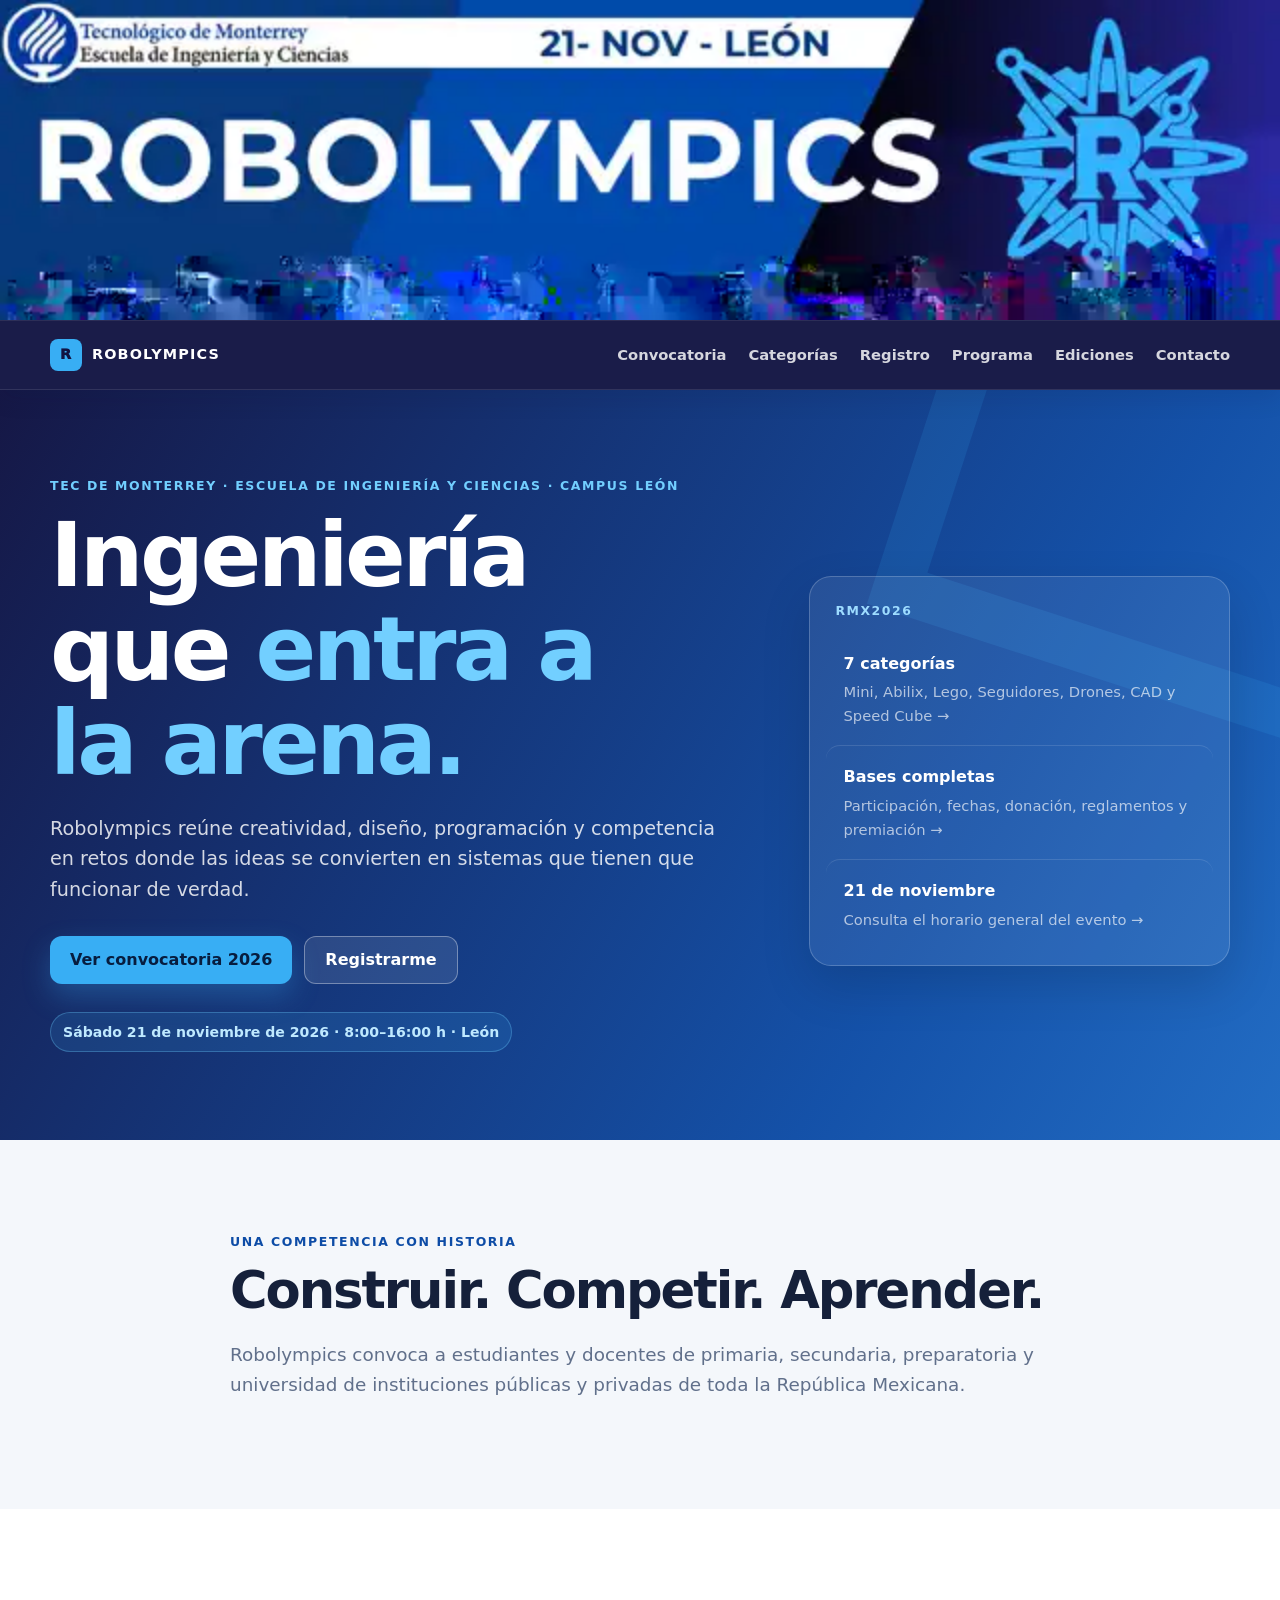
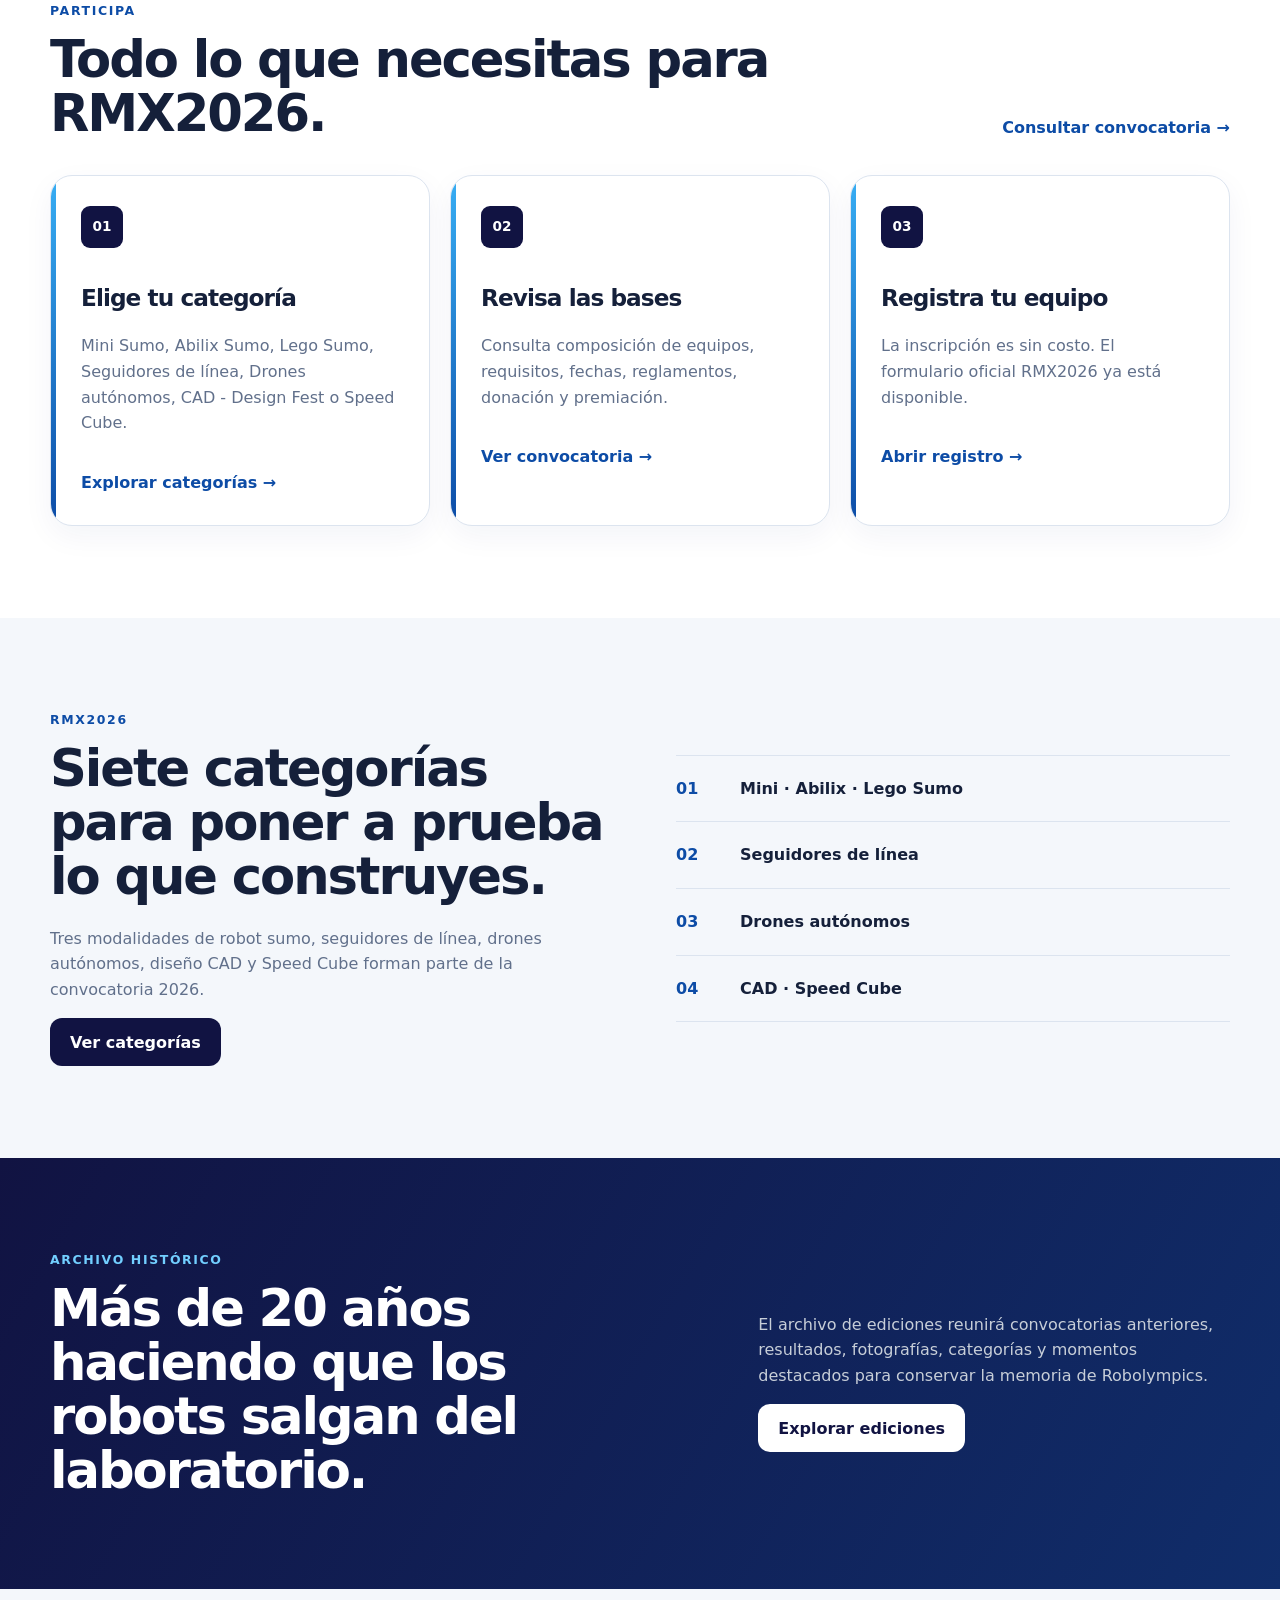
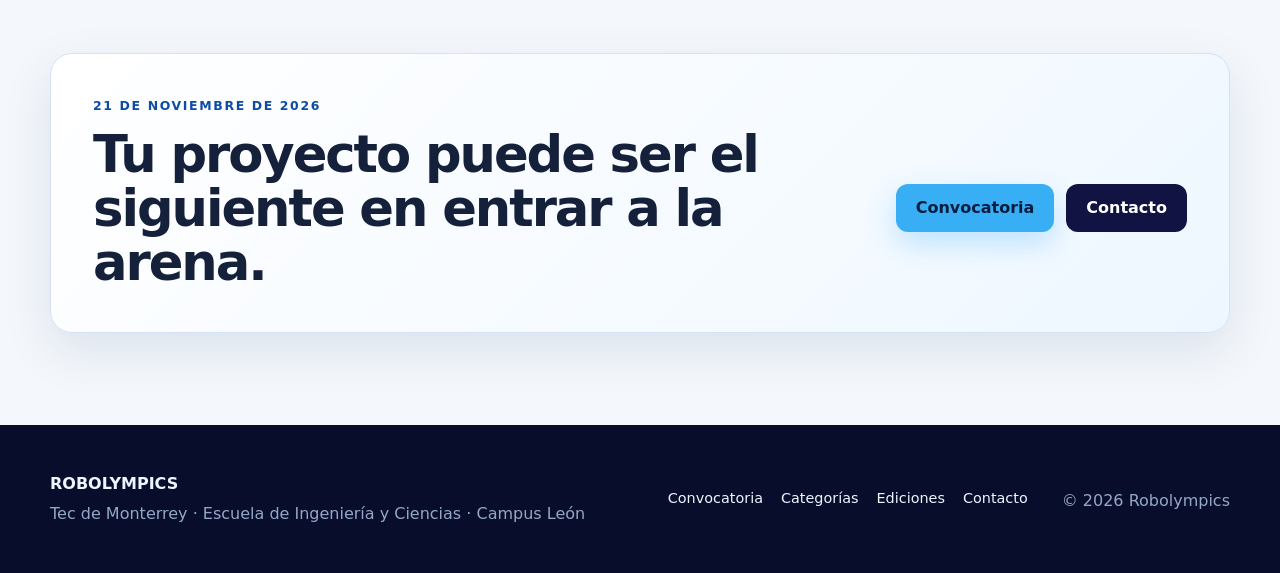
==== commit cdcb489d: "Actualiza enlaces de registro RMX2026 en portada" ====
--- a/index.html
+++ b/index.html
@@ -15,7 +15,7 @@
       <a class="nav-home" href="index.html">ROBOLYMPICS</a>
       <button class="menu-toggle" type="button" aria-expanded="false" aria-controls="main-nav">Menú</button>
       <nav id="main-nav" class="main-nav" aria-label="Navegación principal">
-        <a href="pages/convocatoria.html">Convocatoria</a><a href="pages/categorias.html">Categorías</a><a href="pages/registro.html">Registro</a><a href="pages/programa.html">Programa</a><a href="pages/ediciones.html">Ediciones</a><a href="pages/contacto.html">Contacto</a>
+        <a href="pages/convocatoria.html">Convocatoria</a><a href="pages/categorias.html">Categorías</a><a href="https://docs.google.com/forms/d/e/1FAIpQLScVo3dHWUx2DvAXn3DvOH-l8a5XsJPb_S9u1kdH6GLMrvhRRQ/viewform?usp=publish-editor" target="_blank" rel="noopener noreferrer">Registro</a><a href="pages/programa.html">Programa</a><a href="pages/ediciones.html">Ediciones</a><a href="pages/contacto.html">Contacto</a>
       </nav>
     </div>
   </header>
@@ -26,7 +26,7 @@
           <p class="eyebrow">Tec de Monterrey · Escuela de Ingeniería y Ciencias · Campus León</p>
           <h1>Ingeniería que <span>entra a la arena.</span></h1>
           <p class="hero-lead">Robolympics reúne creatividad, diseño, programación y competencia en retos donde las ideas se convierten en sistemas que tienen que funcionar de verdad.</p>
-          <div class="hero-actions"><a class="btn btn-primary" href="pages/convocatoria.html">Ver convocatoria 2026</a><a class="btn btn-secondary" href="pages/registro.html">Información de registro</a></div>
+          <div class="hero-actions"><a class="btn btn-primary" href="pages/convocatoria.html">Ver convocatoria 2026</a><a class="btn btn-secondary" href="https://docs.google.com/forms/d/e/1FAIpQLScVo3dHWUx2DvAXn3DvOH-l8a5XsJPb_S9u1kdH6GLMrvhRRQ/viewform?usp=publish-editor" target="_blank" rel="noopener noreferrer">Registrarme</a></div>
           <p class="status-pill">Sábado 21 de noviembre de 2026 · 8:00–16:00 h · León</p>
         </div>
         <aside class="hero-panel" aria-label="Accesos rápidos">
@@ -38,7 +38,7 @@
       </div>
     </section>
     <section class="section section-intro"><div class="container narrow"><p class="eyebrow">Una competencia con historia</p><h2>Construir. Competir. Aprender.</h2><p>Robolympics convoca a estudiantes y docentes de primaria, secundaria, preparatoria y universidad de instituciones públicas y privadas de toda la República Mexicana.</p></div></section>
-    <section class="section section-alt" id="participa"><div class="container"><div class="section-heading"><div><p class="eyebrow">Participa</p><h2>Todo lo que necesitas para RMX2026.</h2></div><a class="text-link" href="pages/convocatoria.html">Consultar convocatoria →</a></div><div class="card-grid three"><article class="card"><span class="card-number">01</span><h3>Elige tu categoría</h3><p>Mini Sumo, Abilix Sumo, Lego Sumo, Seguidores de línea, Drones autónomos, CAD - Design Fest o Speed Cube.</p><a href="pages/categorias.html">Explorar categorías →</a></article><article class="card"><span class="card-number">02</span><h3>Revisa las bases</h3><p>Consulta composición de equipos, requisitos, fechas, reglamentos, donación y premiación.</p><a href="pages/convocatoria.html">Ver convocatoria →</a></article><article class="card"><span class="card-number">03</span><h3>Prepara tu registro</h3><p>La inscripción es sin costo. El formulario oficial RMX2026 se activará en cuanto quede disponible.</p><a href="pages/registro.html">Ir a registro →</a></article></div></div></section>
+    <section class="section section-alt" id="participa"><div class="container"><div class="section-heading"><div><p class="eyebrow">Participa</p><h2>Todo lo que necesitas para RMX2026.</h2></div><a class="text-link" href="pages/convocatoria.html">Consultar convocatoria →</a></div><div class="card-grid three"><article class="card"><span class="card-number">01</span><h3>Elige tu categoría</h3><p>Mini Sumo, Abilix Sumo, Lego Sumo, Seguidores de línea, Drones autónomos, CAD - Design Fest o Speed Cube.</p><a href="pages/categorias.html">Explorar categorías →</a></article><article class="card"><span class="card-number">02</span><h3>Revisa las bases</h3><p>Consulta composición de equipos, requisitos, fechas, reglamentos, donación y premiación.</p><a href="pages/convocatoria.html">Ver convocatoria →</a></article><article class="card"><span class="card-number">03</span><h3>Registra tu equipo</h3><p>La inscripción es sin costo. El formulario oficial RMX2026 ya está disponible.</p><a href="https://docs.google.com/forms/d/e/1FAIpQLScVo3dHWUx2DvAXn3DvOH-l8a5XsJPb_S9u1kdH6GLMrvhRRQ/viewform?usp=publish-editor" target="_blank" rel="noopener noreferrer">Abrir registro →</a></article></div></div></section>
     <section class="section"><div class="container split"><div><p class="eyebrow">RMX2026</p><h2>Siete categorías para poner a prueba lo que construyes.</h2><p class="muted">Tres modalidades de robot sumo, seguidores de línea, drones autónomos, diseño CAD y Speed Cube forman parte de la convocatoria 2026.</p><a class="btn btn-dark" href="pages/categorias.html">Ver categorías</a></div><div class="category-stack"><div><span>01</span><strong>Mini · Abilix · Lego Sumo</strong></div><div><span>02</span><strong>Seguidores de línea</strong></div><div><span>03</span><strong>Drones autónomos</strong></div><div><span>04</span><strong>CAD · Speed Cube</strong></div></div></div></section>
     <section class="section history-band"><div class="container history-grid"><div><p class="eyebrow light">Archivo histórico</p><h2>Más de 20 años haciendo que los robots salgan del laboratorio.</h2></div><div><p>El archivo de ediciones reunirá convocatorias anteriores, resultados, fotografías, categorías y momentos destacados para conservar la memoria de Robolympics.</p><a class="btn btn-light" href="pages/ediciones.html">Explorar ediciones</a></div></div></section>
     <section class="section cta-section"><div class="container cta-box"><div><p class="eyebrow">21 de noviembre de 2026</p><h2>Tu proyecto puede ser el siguiente en entrar a la arena.</h2></div><div class="cta-actions"><a class="btn btn-primary" href="pages/convocatoria.html">Convocatoria</a><a class="btn btn-dark" href="pages/contacto.html">Contacto</a></div></div></section>
